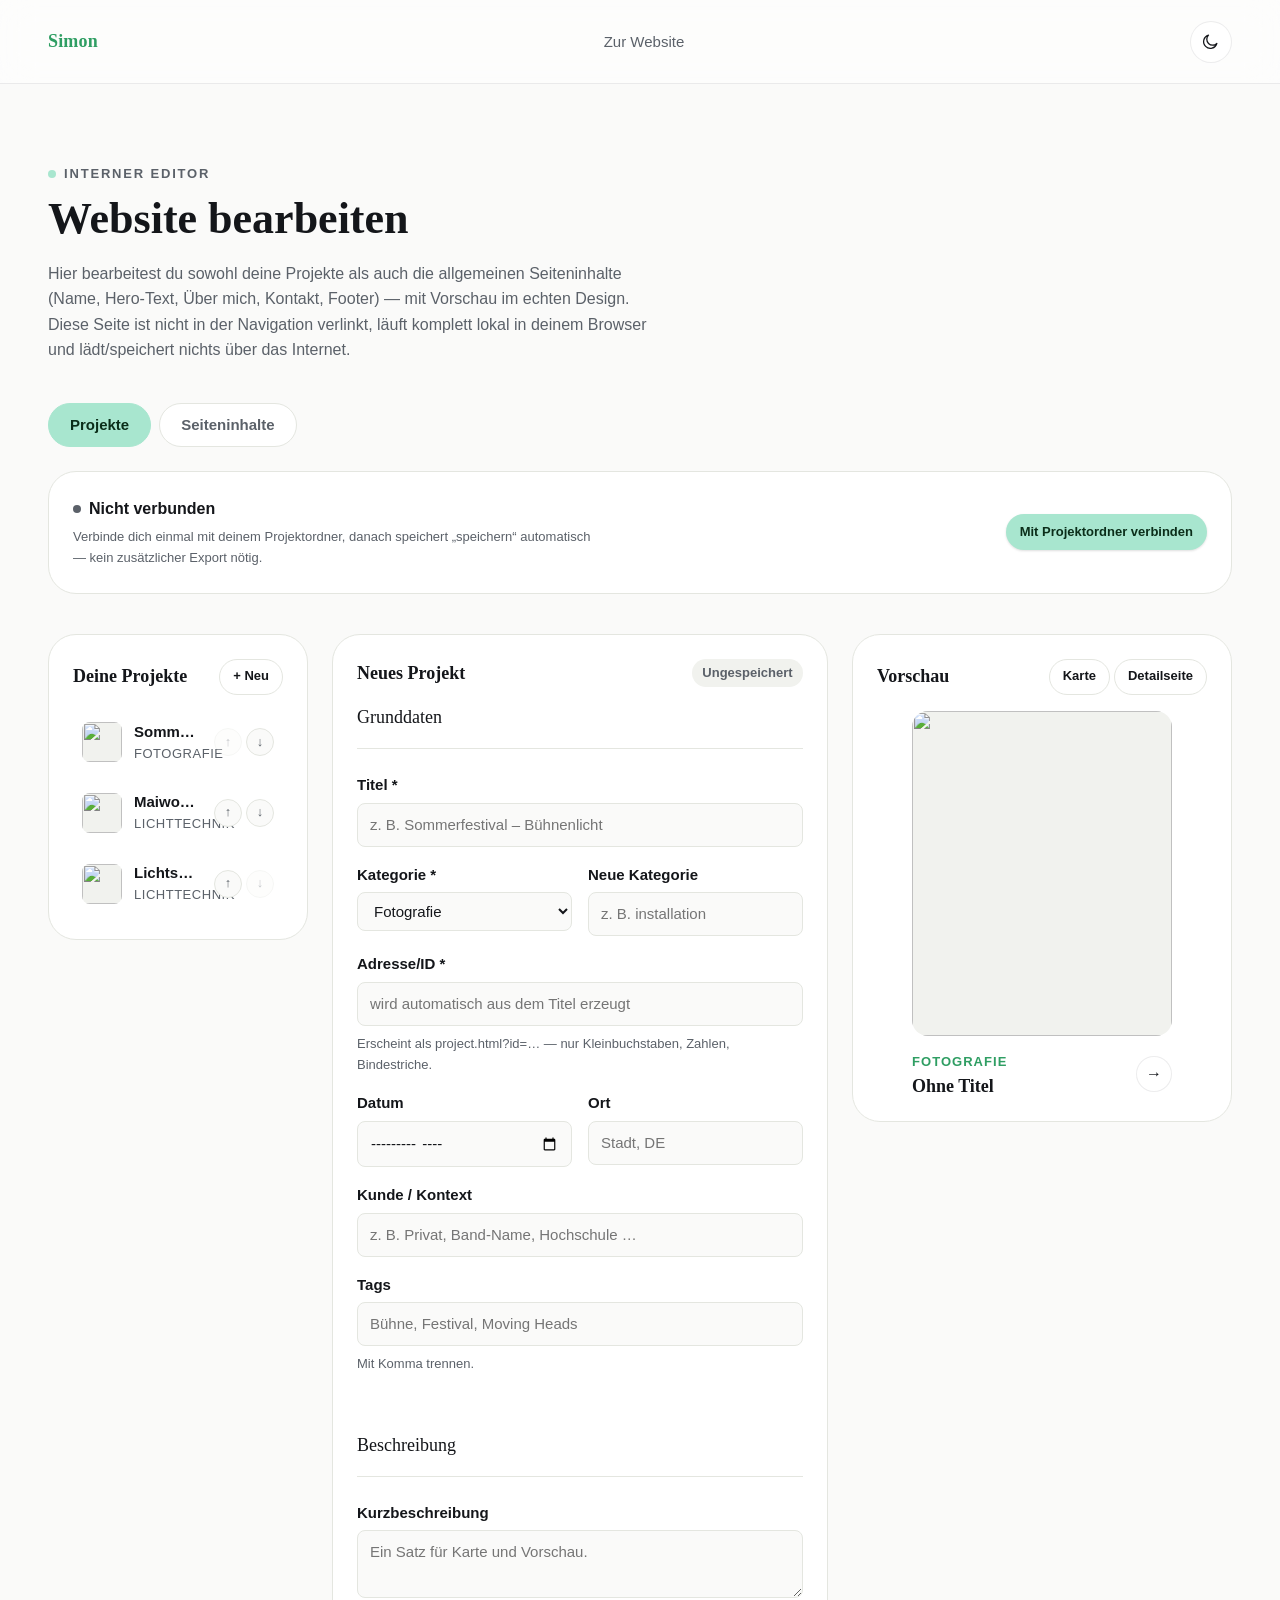
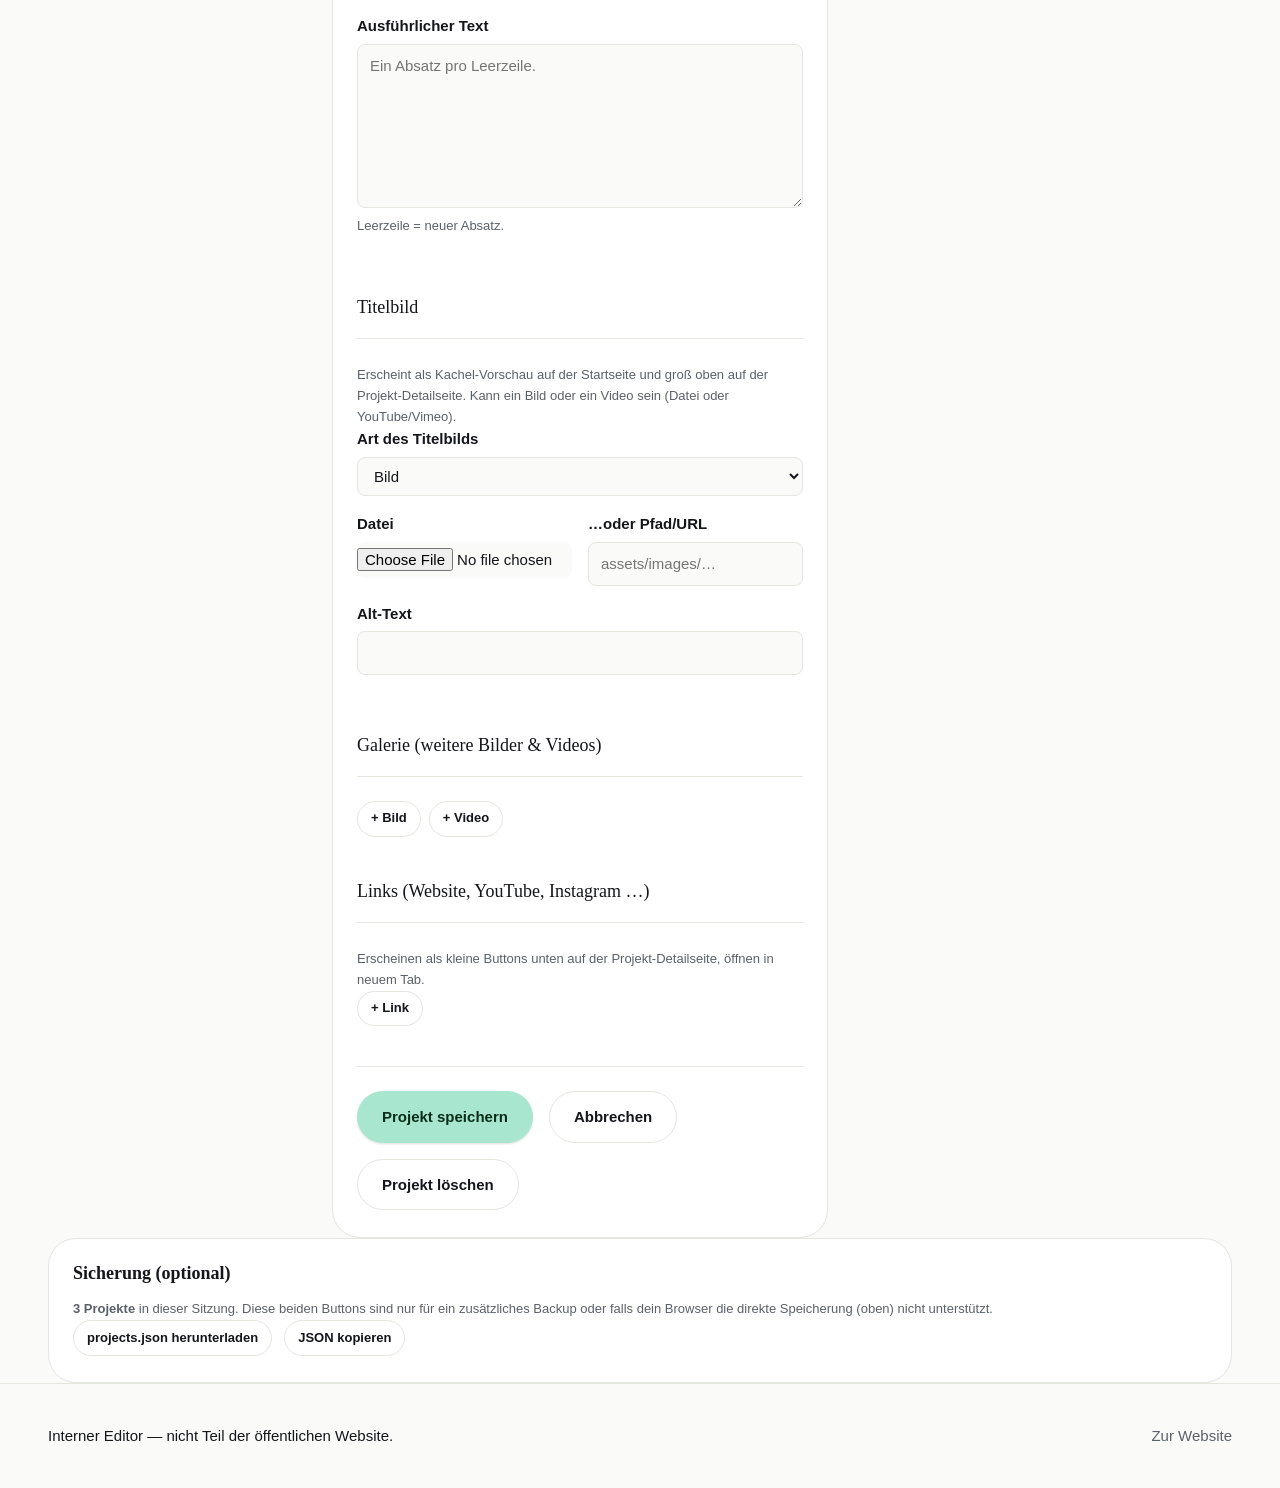
==== editor/index.html @ 2de388dc "initial commit" ====
<!doctype html>
<html lang="de">
<head>
  <meta charset="UTF-8">
  <meta name="viewport" content="width=device-width, initial-scale=1">

  <script>
    (function () {
      var stored = null;
      try { stored = localStorage.getItem('portfolio-theme'); } catch (e) {}
      var theme = stored || (window.matchMedia('(prefers-color-scheme: dark)').matches ? 'dark' : 'light');
      document.documentElement.setAttribute('data-theme', theme);
    })();
  </script>

  <title>Projekt-Editor · Dein Name</title>
  <meta name="robots" content="noindex">

  <link rel="icon" href="data:image/svg+xml,%3Csvg xmlns='http://www.w3.org/2000/svg' viewBox='0 0 32 32'%3E%3Ccircle cx='16' cy='16' r='14' fill='%234ade80'/%3E%3C/svg%3E">
  <link rel="stylesheet" href="../css/style.css">
  <link rel="stylesheet" href="editor.css">
</head>
<body data-site-prefix="../">
  <a class="skip-link" href="#main">Zum Inhalt springen</a>
  <noscript><div>Dieses Werkzeug braucht JavaScript, um zu funktionieren.</div></noscript>

  <header class="site-header">
    <div class="container">
      <a class="brand" href="../index.html#top"><span data-site-brand-name>Dein </span><span class="brand__highlight" data-site-brand-highlight>Name</span></a>

      <nav class="nav-links" id="primary-navigation" data-nav-links aria-label="Hauptnavigation">
        <a href="../index.html">Zur Website</a>
      </nav>

      <div class="header-actions">
        <button class="theme-toggle" data-theme-toggle type="button" aria-label="Zu dunklem Design wechseln">
          <svg class="icon-sun" viewBox="0 0 24 24" fill="none" stroke="currentColor" stroke-width="1.6" stroke-linecap="round"><circle cx="12" cy="12" r="4.5"/><path d="M12 2v2.5M12 19.5V22M4.2 4.2l1.8 1.8M18 18l1.8 1.8M2 12h2.5M19.5 12H22M4.2 19.8L6 18M18 6l1.8-1.8"/></svg>
          <svg class="icon-moon" viewBox="0 0 24 24" fill="none" stroke="currentColor" stroke-width="1.6" stroke-linecap="round" stroke-linejoin="round"><path d="M20 14.5A8.5 8.5 0 1 1 9.5 4a7 7 0 0 0 10.5 10.5Z"/></svg>
        </button>
        <button class="nav-toggle" data-nav-toggle type="button" aria-label="Menü öffnen" aria-expanded="false" aria-controls="primary-navigation">
          <svg viewBox="0 0 24 24" fill="none" stroke="currentColor" stroke-width="1.8" stroke-linecap="round"><path d="M4 7h16M4 12h16M4 17h16"/></svg>
        </button>
      </div>
    </div>
  </header>

  <main id="main">
    <div class="container">

      <div class="editor-intro">
        <p class="eyebrow">Interner Editor</p>
        <h1>Website bearbeiten</h1>
        <p>
          Hier bearbeitest du sowohl deine Projekte als auch die allgemeinen Seiteninhalte
          (Name, Hero-Text, Über mich, Kontakt, Footer) — mit Vorschau im echten Design. Diese
          Seite ist nicht in der Navigation verlinkt, läuft komplett lokal in deinem Browser und
          lädt/speichert nichts über das Internet.
        </p>
      </div>

      <div class="tab-switch" role="tablist" aria-label="Editor-Bereich">
        <button class="tab-switch__btn is-active" type="button" data-editor-tab="projects" role="tab" aria-selected="true">Projekte</button>
        <button class="tab-switch__btn" type="button" data-editor-tab="site" role="tab" aria-selected="false">Seiteninhalte</button>
      </div>

      <!-- Verbindung zum Projektordner: einmal pro Sitzung herstellen, danach
           speichert "Projekt speichern" automatisch in data/projects.json.
           Nur in Chrome/Edge möglich (File System Access API) — siehe editor.js. -->
      <div class="panel connection-status" data-connection-status>
        <div class="connection-status__text">
          <strong data-connection-label>Nicht verbunden</strong>
          <span class="hint" data-connection-hint>
            Verbinde dich einmal mit deinem Projektordner, danach speichert „Projekt speichern“
            automatisch in data/projects.json — kein zusätzlicher Export nötig.
          </span>
        </div>
        <button class="btn btn--primary btn--sm" type="button" data-connect-folder>Mit Projektordner verbinden</button>
      </div>

      <div data-tab-panel="projects">

      <div class="editor-layout">

        <!-- Spalte 1: vorhandene Projekte -->
        <aside class="panel editor-list" aria-label="Vorhandene Projekte">
          <div class="panel__head">
            <h2>Deine Projekte</h2>
            <button class="btn btn--secondary btn--sm" type="button" data-new-project>+ Neu</button>
          </div>
          <p class="hint" data-list-empty-hint hidden>Noch keine Projekte geladen.</p>
          <ul class="project-list" data-project-list></ul>
        </aside>

        <!-- Spalte 2: Formular -->
        <section class="panel editor-form" aria-label="Projekt bearbeiten">
          <div class="panel__head">
            <h2 data-form-heading>Neues Projekt</h2>
            <span class="badge" data-form-status>Ungespeichert</span>
          </div>

          <form data-project-form novalidate>
            <fieldset>
              <legend>Grunddaten</legend>

              <div class="field">
                <label for="f-title">Titel *</label>
                <input id="f-title" type="text" placeholder="z. B. Sommerfestival – Bühnenlicht">
              </div>

              <div class="field-row">
                <div class="field">
                  <label for="f-category">Kategorie *</label>
                  <select id="f-category">
                    <option value="fotografie">Fotografie</option>
                    <option value="video">Video</option>
                    <option value="lichttechnik">Lichttechnik</option>
                    <option value="__custom__">Andere / neue Kategorie …</option>
                  </select>
                </div>
                <div class="field" data-category-custom-wrap hidden>
                  <label for="f-category-custom">Neue Kategorie</label>
                  <input id="f-category-custom" type="text" placeholder="z. B. installation">
                </div>
              </div>
              <p class="hint" data-category-hint hidden>
                Neue Kategorien tauchen auf der Website nur unter „Alle“ auf, solange kein
                passender Filter-Button existiert. Ergänze bei Bedarf einen Button in index.html
                (README, Abschnitt 3).
              </p>

              <div class="field">
                <label for="f-id">Adresse/ID *</label>
                <input id="f-id" type="text" placeholder="wird automatisch aus dem Titel erzeugt">
                <p class="hint">Erscheint als project.html?id=… — nur Kleinbuchstaben, Zahlen, Bindestriche.</p>
              </div>

              <div class="field-row">
                <div class="field">
                  <label for="f-date">Datum</label>
                  <input id="f-date" type="month">
                </div>
                <div class="field">
                  <label for="f-location">Ort</label>
                  <input id="f-location" type="text" placeholder="Stadt, DE">
                </div>
              </div>

              <div class="field">
                <label for="f-client">Kunde / Kontext</label>
                <input id="f-client" type="text" placeholder="z. B. Privat, Band-Name, Hochschule …">
              </div>

              <div class="field">
                <label for="f-tags">Tags</label>
                <input id="f-tags" type="text" placeholder="Bühne, Festival, Moving Heads">
                <p class="hint">Mit Komma trennen.</p>
              </div>
            </fieldset>

            <fieldset>
              <legend>Beschreibung</legend>

              <div class="field">
                <label for="f-summary">Kurzbeschreibung</label>
                <textarea id="f-summary" rows="2" placeholder="Ein Satz für Karte und Vorschau."></textarea>
              </div>

              <div class="field">
                <label for="f-description">Ausführlicher Text</label>
                <textarea id="f-description" rows="6" placeholder="Ein Absatz pro Leerzeile."></textarea>
                <p class="hint">Leerzeile = neuer Absatz.</p>
              </div>
            </fieldset>

            <fieldset>
              <legend>Titelbild</legend>
              <p class="hint">
                Erscheint als Kachel-Vorschau auf der Startseite und groß oben auf der
                Projekt-Detailseite. Kann ein Bild oder ein Video sein (Datei oder YouTube/Vimeo).
              </p>

              <div class="field">
                <label for="f-cover-type">Art des Titelbilds</label>
                <select id="f-cover-type">
                  <option value="image">Bild</option>
                  <option value="video">Video</option>
                </select>
              </div>

              <div data-cover-fields></div>
            </fieldset>

            <fieldset>
              <legend>Galerie (weitere Bilder &amp; Videos)</legend>
              <div data-media-rows></div>
              <div class="media-add-row">
                <button class="btn btn--secondary btn--sm" type="button" data-add-media="image">+ Bild</button>
                <button class="btn btn--secondary btn--sm" type="button" data-add-media="video">+ Video</button>
              </div>
            </fieldset>

            <fieldset>
              <legend>Links (Website, YouTube, Instagram …)</legend>
              <p class="hint">Erscheinen als kleine Buttons unten auf der Projekt-Detailseite, öffnen in neuem Tab.</p>
              <div data-link-rows></div>
              <div class="media-add-row">
                <button class="btn btn--secondary btn--sm" type="button" data-add-link>+ Link</button>
              </div>
            </fieldset>

            <div class="form-actions">
              <button class="btn btn--primary" type="submit" data-save-to-list>Projekt speichern</button>
              <button class="btn btn--secondary" type="button" data-cancel-edit hidden>Abbrechen</button>
              <button class="btn btn--secondary" type="button" data-delete-project hidden>Projekt löschen</button>
            </div>
            <p class="hint" data-form-message></p>
          </form>
        </section>

        <!-- Spalte 3: Vorschau im echten Design -->
        <aside class="panel editor-preview" aria-label="Vorschau">
          <div class="panel__head">
            <h2>Vorschau</h2>
            <div class="preview-tabs">
              <button class="btn btn--secondary btn--sm is-active" type="button" data-preview-tab="card">Karte</button>
              <button class="btn btn--secondary btn--sm" type="button" data-preview-tab="detail">Detailseite</button>
            </div>
          </div>

          <div class="preview-surface" data-preview-card>
            <div class="preview-card-frame"></div>
          </div>

          <div class="preview-surface" data-preview-detail hidden></div>
        </aside>
      </div>

      <!-- Nur Backup/Fallback — solange oben verbunden ist, speichert der
           Formular-Button bereits automatisch, siehe editor.js. -->
      <div class="panel backup-options">
        <div class="panel__head">
          <h2>Sicherung (optional)</h2>
        </div>
        <p class="hint">
          <strong data-export-count>0 Projekte</strong> in dieser Sitzung.<span data-pending-files-hint hidden></span>
          Diese beiden Buttons sind nur für ein zusätzliches Backup oder falls dein Browser die
          direkte Speicherung (oben) nicht unterstützt.
        </p>
        <div class="export-bar__actions">
          <button class="btn btn--secondary btn--sm" type="button" data-download-json>projects.json herunterladen</button>
          <button class="btn btn--secondary btn--sm" type="button" data-copy-json>JSON kopieren</button>
        </div>
        <p class="hint" data-export-status></p>
      </div>

      <div class="panel pending-files" data-pending-files-panel hidden>
        <h2>Noch abzulegende Dateien</h2>
        <p class="hint">
          Diese Dateien liegen aktuell nur im Formular. Lade sie herunter und leg sie unter dem
          genannten Pfad in deinem Projektordner ab — sobald du oben verbunden bist, übernimmt das
          der Browser automatisch für dich.
        </p>
        <ul data-pending-files-list></ul>
      </div>

      </div>
      <!-- Ende data-tab-panel="projects" -->

      <!-- ============ TAB: SEITENINHALTE (data/site.json) ============ -->
      <section class="panel editor-form editor-form--site" data-tab-panel="site" aria-label="Seiteninhalte bearbeiten" hidden>
        <div class="panel__head">
          <h2>Seiteninhalte</h2>
          <span class="badge" data-site-form-status>—</span>
        </div>
        <p class="hint">
          Diese Inhalte erscheinen seitenweit: Name im Header/Footer auf allen Seiten, der Rest nur
          auf der Startseite. Gespeichert wird in data/site.json — dieselbe Verbindung wie oben.
        </p>

        <form data-site-form novalidate>
          <fieldset>
            <legend>Name</legend>
            <div class="field-row">
              <div class="field">
                <label for="s-brand-name">Name (normal)</label>
                <input id="s-brand-name" type="text" placeholder="Dein">
              </div>
              <div class="field">
                <label for="s-brand-highlight">Name (hervorgehoben)</label>
                <input id="s-brand-highlight" type="text" placeholder="Name">
              </div>
            </div>
            <p class="hint">Erscheint im Header als „Dein Name“ — der zweite Teil wird grün eingefärbt.</p>
          </fieldset>

          <fieldset>
            <legend>Hero (Startseite, ganz oben)</legend>
            <div class="field">
              <label for="s-hero-eyebrow">Kleine Zeile über der Überschrift</label>
              <input id="s-hero-eyebrow" type="text">
            </div>
            <div class="field">
              <label for="s-hero-heading">Überschrift</label>
              <input id="s-hero-heading" type="text">
              <p class="hint">*Sternchen* um ein Wort machen es grün/kursiv, z. B. „*Licht*. Bild.“</p>
            </div>
            <div class="field">
              <label for="s-hero-lede">Lauftext</label>
              <textarea id="s-hero-lede" rows="3"></textarea>
            </div>
          </fieldset>

          <fieldset>
            <legend>Über mich</legend>
            <div class="field">
              <label for="s-about-heading">Überschrift</label>
              <input id="s-about-heading" type="text">
            </div>
            <div class="field">
              <label for="s-about-paragraphs">Text</label>
              <textarea id="s-about-paragraphs" rows="6"></textarea>
              <p class="hint">Leerzeile = neuer Absatz.</p>
            </div>
            <div class="field">
              <label for="s-about-tags">Ausrüstung/Software (Tags)</label>
              <input id="s-about-tags" type="text">
              <p class="hint">Mit Komma trennen.</p>
            </div>
            <div class="field-row">
              <div class="field">
                <label for="s-about-image-upload">Portrait — Datei</label>
                <input id="s-about-image-upload" type="file" accept="image/*">
              </div>
              <div class="field">
                <label for="s-about-image-path">…oder Pfad/URL</label>
                <input id="s-about-image-path" type="text" placeholder="assets/images/portrait.jpg">
              </div>
            </div>
            <div class="field">
              <label for="s-about-image-alt">Alt-Text</label>
              <input id="s-about-image-alt" type="text">
            </div>
          </fieldset>

          <fieldset>
            <legend>Kontakt</legend>
            <div class="field">
              <label for="s-contact-heading">Überschrift</label>
              <input id="s-contact-heading" type="text">
            </div>
            <div class="field">
              <label for="s-contact-text">Text</label>
              <input id="s-contact-text" type="text">
            </div>
            <div class="field">
              <label for="s-contact-email">E-Mail-Adresse</label>
              <input id="s-contact-email" type="email">
            </div>
            <p class="field-label">Social-Links</p>
            <div data-site-social-rows></div>
            <div class="media-add-row">
              <button class="btn btn--secondary btn--sm" type="button" data-add-social>+ Social-Link</button>
            </div>
          </fieldset>

          <fieldset>
            <legend>Footer</legend>
            <div class="field">
              <label for="s-footer-copyright">Copyright-Zeile</label>
              <input id="s-footer-copyright" type="text">
            </div>
          </fieldset>

          <div class="form-actions">
            <button class="btn btn--primary" type="submit" data-save-site>Seiteninhalte speichern</button>
            <button class="btn btn--secondary btn--sm" type="button" data-download-site-json>Nur als site.json herunterladen</button>
          </div>
          <p class="hint" data-site-form-message></p>
        </form>
      </section>

    </div>
  </main>

  <footer class="site-footer">
    <div class="container">
      <p>Interner Editor — nicht Teil der öffentlichen Website.</p>
      <div class="footer-links">
        <a href="../index.html">Zur Website</a>
      </div>
    </div>
  </footer>

  <script src="../js/theme.js" defer></script>
  <script src="../js/site-content.js" defer></script>
  <script src="../js/nav.js" defer></script>
  <script src="editor.js" defer></script>
</body>
</html>
---- css/style.css ----
/* ==========================================================================
   PORTFOLIO — STYLESHEET
   ==========================================================================
   Inhalt dieser Datei:
     1. Design-Tokens (CSS-Variablen)  <-- HIER Farben/Schrift/Abstände anpassen
     2. Theme (Hell / Dunkel)
     3. Reset & Basis-Elemente
     4. Layout-Hilfsklassen
     5. Buttons & Formulare
     6. Header / Navigation
     7. Hero
     8. Leistungen
     9. Abschnitts-Überschriften (wiederverwendet)
    10. Filter-Leiste
    11. Projekt-Grid & Karten
    12. Über-mich
    13. Kontakt
    14. Footer
    15. Projekt-Detailseite
    16. Media-Galerie & Lightbox
    17. Rechtliche Seiten (Impressum / Datenschutz)
    18. Responsive Anpassungen
    19. Barrierefreiheit / Reduced Motion
   ========================================================================== */


/* ==========================================================================
   1. DESIGN-TOKENS
   Das ist der zentrale Ort für alle Anpassungen. Farben, Schriften,
   Abstände, Radien etc. werden NUR hier definiert und überall im
   Stylesheet als var(--...) wiederverwendet.
   ========================================================================== */
:root {

  /* ---- Schriftarten — HIER ANPASSEN, um eigene Web-Fonts einzubinden ----
     Standard: reine System-Schriftarten (schnell, ohne externe Anfragen,
     keine Datenschutz-Fragen durch Web-Font-Anbieter). Siehe README.md,
     Abschnitt "Eigene Schriftarten", für den Umstieg auf z. B. Google Fonts. */
  --font-display: ui-serif, Georgia, "Iowan Old Style", "Palatino Linotype", "Times New Roman", serif;
  --font-body: -apple-system, BlinkMacSystemFont, "Segoe UI", Roboto, Helvetica, Arial, sans-serif;

  /* ---- Typografische Skala (fluid mit clamp()) ---- */
  --text-xs: 0.8125rem;
  --text-sm: 0.9375rem;
  --text-base: 1rem;
  --text-lg: 1.125rem;
  --text-xl: clamp(1.25rem, 1.15rem + 0.4vw, 1.5rem);
  --text-2xl: clamp(1.5rem, 1.3rem + 0.9vw, 2rem);
  --text-3xl: clamp(1.9rem, 1.5rem + 1.8vw, 2.75rem);
  --text-hero: clamp(2.6rem, 1.9rem + 3.4vw, 4.75rem);

  /* ---- Abstands-Skala ---- */
  --space-3xs: 0.25rem;
  --space-2xs: 0.5rem;
  --space-xs: 0.75rem;
  --space-sm: 1rem;
  --space-md: 1.5rem;
  --space-lg: 2.5rem;
  --space-xl: 4rem;
  --space-2xl: 6rem;
  --space-3xl: 9rem;

  /* ---- Layout ---- */
  --container-width: 1280px;
  --container-padding: clamp(1.25rem, 4vw, 3rem);
  --header-height: 84px;

  /* ---- Radien, Schatten, Übergänge ---- */
  --radius-sm: 8px;
  --radius-md: 16px;
  --radius-lg: 28px;
  --radius-full: 999px;
  --shadow-sm: 0 1px 2px rgba(0, 0, 0, 0.06), 0 1px 3px rgba(0, 0, 0, 0.08);
  --shadow-md: 0 12px 32px -12px rgba(0, 0, 0, 0.28);
  --shadow-lg: 0 24px 60px -20px rgba(0, 0, 0, 0.35);
  --ease: cubic-bezier(0.4, 0, 0.2, 1);
  --transition: 220ms var(--ease);
  --transition-slow: 420ms var(--ease);

  /* ---- Glas-Effekt (Header, mobiles Menü, Lightbox, Icon-Buttons) ---- */
  --blur-glass: 16px;
  --blur-glass-strong: 22px;
  --color-scrim: rgba(6, 10, 8, 0.78); /* dunkler Schleier hinter der Lightbox, bewusst themeunabhängig */
}

/* ==========================================================================
   2. THEME — Hell (Standard) & Dunkel
   Das aktive Theme wird per data-theme-Attribut auf <html> gesteuert
   (siehe js/theme.js). Jedes Theme hat eine eigene Akzentfarbe: im hellen
   Theme bewusst gedämpftes Pastell, im dunklen Theme kräftiges Leuchtgrün.
   ========================================================================== */
[data-theme="light"] {
  --color-bg: #fafaf9;
  --color-bg-elevated: #ffffff;
  --color-bg-muted: #f1f2ee;
  --color-text: #14161a;
  --color-text-muted: #5b6169;
  --color-border: #e4e6e0;

  /* ---- Akzentfarbe, helles Theme: gedämpftes Pastell-Grün ----
     HIER ANPASSEN, um die Akzentfarbe im hellen Theme zu ändern. Die
     dunkle Variante (weiter unten) bleibt bewusst kräftiger, weil
     Pastelltöne auf dunklem Grund schnell blass/verwaschen wirken. */
  --color-accent: #a8e6cf;          /* Pastell-Mintgrün: Buttons, aktive Filter, Icon-Hintergründe */
  --color-accent-strong: #2f9e63;   /* kräftigere Variante — für Text/Icons, die auf Weiß lesbar bleiben müssen */
  --color-accent-contrast: #0b2e1a; /* Textfarbe AUF der Akzentfarbe (z. B. Buttons) */
  --color-accent-soft: #eaf9f1;     /* sehr helles Pastell für Badge-/Icon-Hintergründe */

  --color-link: var(--color-accent-strong);
  --color-scrollbar: rgba(0, 0, 0, 0.2);
  --color-glass: rgba(255, 255, 255, 0.55);
  --color-glass-strong: rgba(255, 255, 255, 0.78);
  --color-glass-border: rgba(20, 22, 26, 0.08);
  color-scheme: light;
}

[data-theme="dark"] {
  --color-bg: #0e1210;
  --color-bg-elevated: #171b18;
  --color-bg-muted: #1c211d;
  --color-text: #f3f5f1;
  --color-text-muted: #a7ada4;
  --color-border: #2a302b;

  /* ---- Akzentfarbe, dunkles Theme: kräftiges, leuchtendes Grün ---- */
  --color-accent: #4ade80;
  --color-accent-strong: #4ade80;
  --color-accent-contrast: #0b2e1a;
  --color-accent-soft: rgba(74, 222, 128, 0.14);

  --color-link: var(--color-accent);
  --color-scrollbar: rgba(255, 255, 255, 0.25);
  --color-glass: rgba(23, 27, 24, 0.45);
  --color-glass-strong: rgba(14, 18, 16, 0.72);
  --color-glass-border: rgba(243, 245, 241, 0.09);
  color-scheme: dark;
}


/* ==========================================================================
   3. RESET & BASIS-ELEMENTE
   ========================================================================== */
*, *::before, *::after { box-sizing: border-box; }

* { margin: 0; }

html {
  -webkit-text-size-adjust: 100%;
  scroll-behavior: smooth;
  /* Verhindert, dass Anker-Sprungziele (z. B. #arbeiten) unter dem
     schwebenden, halbtransparenten Header landen. */
  scroll-padding-top: calc(var(--header-height) + var(--space-sm));
}

body {
  min-height: 100svh;
  background: var(--color-bg);
  color: var(--color-text);
  font-family: var(--font-body);
  font-size: var(--text-base);
  line-height: 1.6;
  -webkit-font-smoothing: antialiased;
  text-rendering: optimizeLegibility;
  transition: background-color var(--transition), color var(--transition);
}

img, picture, video, svg { display: block; max-width: 100%; }

h1, h2, h3, h4 {
  font-family: var(--font-display);
  font-weight: 600;
  line-height: 1.15;
  text-wrap: balance;
}

p { color: var(--color-text); }
p + p { margin-top: var(--space-sm); }

a { color: inherit; text-decoration: none; }

ul, ol { list-style: none; padding: 0; }

button, input, textarea, select { font: inherit; color: inherit; }

button {
  background: none;
  border: none;
  cursor: pointer;
}

::selection { background: var(--color-accent); color: var(--color-accent-contrast); }

/* Eigene Scrollbar-Färbung (nur Webkit/Blink) */
::-webkit-scrollbar { width: 10px; height: 10px; }
::-webkit-scrollbar-thumb { background: var(--color-scrollbar); border-radius: var(--radius-full); }
::-webkit-scrollbar-track { background: transparent; }

/* Sichtbarer Fokus-Ring für Tastaturnutzung — wichtig für Barrierefreiheit */
:focus-visible {
  outline: 2px solid var(--color-accent);
  outline-offset: 3px;
  border-radius: var(--radius-sm);
}

.skip-link {
  position: absolute;
  top: -100px;
  left: var(--space-sm);
  z-index: 1000;
  background: var(--color-accent);
  color: var(--color-accent-contrast);
  padding: var(--space-2xs) var(--space-sm);
  border-radius: var(--radius-sm);
  transition: top var(--transition);
}
.skip-link:focus { top: var(--space-sm); }

noscript div {
  display: block;
  background: var(--color-accent-soft);
  color: var(--color-text);
  text-align: center;
  padding: var(--space-sm);
  font-size: var(--text-sm);
}


/* ==========================================================================
   4. LAYOUT-HILFSKLASSEN
   ========================================================================== */
.container {
  width: 100%;
  max-width: var(--container-width);
  margin-inline: auto;
  padding-inline: var(--container-padding);
}

.visually-hidden {
  position: absolute;
  width: 1px; height: 1px;
  padding: 0; margin: -1px;
  overflow: hidden;
  clip: rect(0, 0, 0, 0);
  white-space: nowrap;
  border: 0;
}

section { padding-block: var(--space-2xl); }

.section-alt { background: var(--color-bg-muted); }

.eyebrow {
  display: inline-flex;
  align-items: center;
  gap: var(--space-2xs);
  font-size: var(--text-xs);
  font-weight: 600;
  letter-spacing: 0.14em;
  text-transform: uppercase;
  color: var(--color-accent-strong);
}

.eyebrow::before {
  content: "";
  width: 8px; height: 8px;
  border-radius: 50%;
  background: var(--color-accent);
}

em, .accent-text {
  font-style: italic;
  color: var(--color-accent-strong);
}


/* ==========================================================================
   5. BUTTONS & FORMULARE
   ========================================================================== */
.btn {
  display: inline-flex;
  align-items: center;
  gap: var(--space-2xs);
  padding: 0.85em 1.6em;
  border-radius: var(--radius-full);
  font-size: var(--text-sm);
  font-weight: 600;
  border: 1px solid transparent;
  transition: transform var(--transition), background-color var(--transition), color var(--transition), border-color var(--transition), box-shadow var(--transition);
  white-space: nowrap;
}
.btn:hover { transform: translateY(-2px); }
.btn:active { transform: translateY(0); }

.btn--primary {
  background: var(--color-accent);
  color: var(--color-accent-contrast);
  box-shadow: var(--shadow-sm);
}
.btn--primary:hover { box-shadow: var(--shadow-md); }

.btn--secondary {
  background: transparent;
  border-color: var(--color-border);
  color: var(--color-text);
}
.btn--secondary:hover { border-color: var(--color-accent); color: var(--color-accent-strong); }

.btn--icon svg { width: 1em; height: 1em; }


/* ==========================================================================
   6. HEADER / NAVIGATION
   ========================================================================== */
.site-header {
  position: sticky;
  top: 0;
  z-index: 100;
  height: var(--header-height);
  display: flex;
  align-items: center;
  background: var(--color-glass);
  backdrop-filter: blur(var(--blur-glass));
  -webkit-backdrop-filter: blur(var(--blur-glass));
  border-bottom: 1px solid var(--color-glass-border);
}

.site-header .container {
  display: flex;
  align-items: center;
  justify-content: space-between;
  gap: var(--space-md);
}

.brand {
  font-family: var(--font-display);
  font-size: var(--text-lg);
  font-weight: 600;
  letter-spacing: 0.01em;
}
.brand__highlight { color: var(--color-accent-strong); }

.nav-links {
  display: flex;
  align-items: center;
  gap: var(--space-lg);
  font-size: var(--text-sm);
  font-weight: 500;
}

.nav-links a {
  position: relative;
  padding-block: var(--space-2xs);
  color: var(--color-text-muted);
  transition: color var(--transition);
}
.nav-links a:hover { color: var(--color-text); }
.nav-links a::after {
  content: "";
  position: absolute;
  left: 0; bottom: -2px;
  width: 0; height: 2px;
  background: var(--color-accent);
  transition: width var(--transition);
}
.nav-links a:hover::after { width: 100%; }

.header-actions {
  display: flex;
  align-items: center;
  gap: var(--space-sm);
}

.theme-toggle,
.nav-toggle {
  display: grid;
  place-items: center;
  width: 42px; height: 42px;
  border-radius: 50%;
  border: 1px solid var(--color-glass-border);
  background: var(--color-glass);
  backdrop-filter: blur(10px);
  -webkit-backdrop-filter: blur(10px);
  color: var(--color-text);
  transition: border-color var(--transition), transform var(--transition), background-color var(--transition);
}
.theme-toggle:hover { border-color: var(--color-accent); transform: rotate(-8deg); }
.theme-toggle svg { width: 19px; height: 19px; }
.theme-toggle .icon-sun { display: none; }
.theme-toggle .icon-moon { display: block; }
[data-theme="dark"] .theme-toggle .icon-sun { display: block; }
[data-theme="dark"] .theme-toggle .icon-moon { display: none; }

/* Der Burger-Button ist ausschließlich in der mobilen Ansicht sichtbar
   (siehe @media (max-width: 720px) weiter unten) — auf dem Desktop steht
   die Navigation immer ausgeschrieben im Header, nie hinter einem Menü-Icon. */
.nav-toggle { display: none; }
.nav-toggle svg { width: 18px; height: 18px; }


/* ==========================================================================
   7. HERO
   ========================================================================== */
.hero {
  padding-top: clamp(3.5rem, 4vw + 2rem, 7rem);
  padding-bottom: var(--space-2xl);
}

.hero__eyebrow { margin-bottom: var(--space-md); }

.hero h1 {
  font-size: var(--text-hero);
  max-width: 18ch;
  letter-spacing: -0.01em;
}

.hero__lede {
  margin-top: var(--space-md);
  max-width: 56ch;
  font-size: var(--text-lg);
  color: var(--color-text-muted);
}

.hero__actions {
  display: flex;
  flex-wrap: wrap;
  gap: var(--space-sm);
  margin-top: var(--space-lg);
}

.hero__scroll {
  margin-top: var(--space-2xl);
  display: inline-flex;
  align-items: center;
  gap: var(--space-2xs);
  font-size: var(--text-xs);
  color: var(--color-text-muted);
  text-transform: uppercase;
  letter-spacing: 0.12em;
}

.hero__scroll svg {
  width: 14px; height: 14px;
  animation: bob 2.2s var(--ease) infinite;
}

@keyframes bob {
  0%, 100% { transform: translateY(0); }
  50% { transform: translateY(5px); }
}


/* ==========================================================================
   8. LEISTUNGEN
   ========================================================================== */
.services-grid {
  margin-top: var(--space-xl);
  display: grid;
  grid-template-columns: repeat(3, 1fr);
  gap: var(--space-md);
}

.service-card {
  display: flex;
  flex-direction: column;
  padding: var(--space-lg);
  background: var(--color-bg-elevated);
  border: 1px solid var(--color-border);
  border-radius: var(--radius-lg);
  cursor: pointer;
  transition: transform var(--transition), box-shadow var(--transition), border-color var(--transition);
}
.service-card:hover {
  transform: translateY(-4px);
  box-shadow: var(--shadow-md);
  border-color: var(--color-accent);
}

.service-card__icon {
  display: grid;
  place-items: center;
  width: 52px; height: 52px;
  border-radius: var(--radius-md);
  background: var(--color-accent-soft);
  color: var(--color-accent-strong);
  margin-bottom: var(--space-md);
}
.service-card__icon svg { width: 24px; height: 24px; }

.service-card h3 { font-size: var(--text-xl); margin-bottom: var(--space-2xs); }
.service-card p { color: var(--color-text-muted); font-size: var(--text-sm); }

.service-card__cta {
  display: inline-flex;
  align-items: center;
  gap: var(--space-2xs);
  margin-top: auto; /* schiebt die Zeile ans Kartenende, auch bei unterschiedlich langen Texten */
  padding-top: var(--space-md);
  border-top: 1px solid var(--color-border);
  font-size: var(--text-sm);
  font-weight: 600;
  color: var(--color-accent-strong);
}
.service-card__cta svg { width: 16px; height: 16px; transition: transform var(--transition); }
.service-card:hover .service-card__cta svg { transform: translateX(4px); }


/* ==========================================================================
   9. ABSCHNITTS-ÜBERSCHRIFTEN
   ========================================================================== */
.section-heading {
  display: flex;
  align-items: flex-end;
  justify-content: space-between;
  gap: var(--space-md);
  flex-wrap: wrap;
}

.section-heading h2 {
  font-size: var(--text-3xl);
  margin-top: var(--space-2xs);
  max-width: 20ch;
}

.section-heading p {
  max-width: 42ch;
  color: var(--color-text-muted);
}


/* ==========================================================================
   10. FILTER-LEISTE
   ========================================================================== */
.filter-bar {
  display: flex;
  flex-wrap: wrap;
  gap: var(--space-2xs);
  margin-top: var(--space-lg);
}

.filter-btn {
  padding: 0.6em 1.3em;
  border-radius: var(--radius-full);
  border: 1px solid var(--color-border);
  font-size: var(--text-sm);
  font-weight: 500;
  color: var(--color-text-muted);
  transition: background-color var(--transition), color var(--transition), border-color var(--transition);
}
.filter-btn:hover { border-color: var(--color-accent); color: var(--color-text); }
.filter-btn.is-active {
  background: var(--color-accent);
  border-color: var(--color-accent);
  color: var(--color-accent-contrast);
}


/* ==========================================================================
   11. PROJEKT-GRID & KARTEN
   ========================================================================== */
.project-grid {
  margin-top: var(--space-lg);
  display: grid;
  grid-template-columns: repeat(auto-fill, minmax(280px, 1fr));
  gap: var(--space-lg) var(--space-md);
}

.project-grid[hidden] { display: none; }

.project-card__link { display: block; group: card; }

.project-card__media {
  position: relative;
  aspect-ratio: 4 / 5;
  overflow: hidden;
  border-radius: var(--radius-md);
  background: var(--color-bg-muted);
}

.project-card__image {
  width: 100%; height: 100%;
  object-fit: cover;
  transition: transform var(--transition-slow);
}
.project-card__link:hover .project-card__image { transform: scale(1.06); }

/* Abspiel-Symbol, wenn das Titelbild ein Video ist (siehe js/main.js).
   ::before (Kreis) und ::after (Dreieck) teilen sich per grid-area dieselbe
   Zelle, damit beide unabhängig von place-items: center exakt übereinander
   sitzen — in Mal- statt DOM-Reihenfolge liegt ::after (Dreieck) oben. */
.project-card__play {
  position: absolute;
  inset: 0;
  display: grid;
  place-items: center;
  pointer-events: none;
}
.project-card__play[hidden] { display: none; }
.project-card__play::before {
  content: "";
  grid-area: 1 / 1;
  width: 56px; height: 56px;
  border-radius: 50%;
  background: rgba(11, 13, 12, 0.45);
  backdrop-filter: blur(4px);
  -webkit-backdrop-filter: blur(4px);
  box-shadow: 0 8px 20px -6px rgba(0, 0, 0, 0.5);
}
.project-card__play::after {
  content: "";
  grid-area: 1 / 1;
  width: 0; height: 0;
  border-style: solid;
  border-width: 10px 0 10px 16px;
  border-color: transparent transparent transparent #f3f5f1;
  transform: translateX(2px);
}

.project-card__body {
  display: flex;
  align-items: center;
  justify-content: space-between;
  gap: var(--space-sm);
  padding-top: var(--space-sm);
}

.project-card__text { min-width: 0; }

.project-card__category {
  display: block;
  font-size: var(--text-xs);
  font-weight: 600;
  letter-spacing: 0.08em;
  text-transform: uppercase;
  color: var(--color-accent-strong);
}

.project-card__title {
  margin-top: var(--space-3xs);
  font-size: var(--text-lg);
  font-family: var(--font-display);
  font-weight: 600;
  overflow: hidden;
  text-overflow: ellipsis;
  white-space: nowrap;
}

.project-card__arrow {
  flex-shrink: 0;
  display: grid;
  place-items: center;
  width: 36px; height: 36px;
  border-radius: 50%;
  border: 1px solid var(--color-glass-border);
  background: var(--color-glass);
  backdrop-filter: blur(8px);
  -webkit-backdrop-filter: blur(8px);
  transition: transform var(--transition), background-color var(--transition), border-color var(--transition), color var(--transition);
}
.project-card__link:hover .project-card__arrow {
  transform: translateX(4px);
  background: var(--color-accent);
  border-color: var(--color-accent);
  color: var(--color-accent-contrast);
}

.empty-state {
  margin-top: var(--space-lg);
  padding: var(--space-xl);
  text-align: center;
  color: var(--color-text-muted);
  border: 1px dashed var(--color-border);
  border-radius: var(--radius-lg);
}


/* ==========================================================================
   12. ÜBER MICH
   ========================================================================== */
.about {
  display: grid;
  grid-template-columns: minmax(240px, 380px) 1fr;
  gap: var(--space-2xl);
  align-items: center;
}

.about__media {
  aspect-ratio: 4 / 5;
  border-radius: var(--radius-lg);
  overflow: hidden;
}
.about__media img { width: 100%; height: 100%; object-fit: cover; }

.about__body p { color: var(--color-text-muted); font-size: var(--text-lg); }

.about__tags {
  margin-top: var(--space-lg);
  display: flex;
  flex-wrap: wrap;
  gap: var(--space-2xs);
}

.tag {
  padding: 0.4em 0.9em;
  font-size: var(--text-xs);
  font-weight: 500;
  border-radius: var(--radius-full);
  background: var(--color-bg-muted);
  border: 1px solid var(--color-border);
  color: var(--color-text-muted);
}


/* ==========================================================================
   13. KONTAKT
   ========================================================================== */
.contact { text-align: center; }

.contact .section-heading { justify-content: center; text-align: center; flex-direction: column; align-items: center; }
.contact .section-heading p { max-width: 50ch; }

.contact__email {
  display: inline-block;
  margin-top: var(--space-lg);
  font-family: var(--font-display);
  font-size: clamp(1.5rem, 1.1rem + 2.4vw, 3rem);
  font-weight: 600;
  border-bottom: 2px solid var(--color-border);
  transition: color var(--transition), border-color var(--transition);
  word-break: break-word;
}
.contact__email:hover { color: var(--color-accent-strong); border-color: var(--color-accent); }

.social-links {
  margin-top: var(--space-xl);
  display: flex;
  justify-content: center;
  gap: var(--space-sm);
}

.social-links a {
  display: grid;
  place-items: center;
  width: 46px; height: 46px;
  border-radius: 50%;
  border: 1px solid var(--color-glass-border);
  background: var(--color-glass);
  backdrop-filter: blur(8px);
  -webkit-backdrop-filter: blur(8px);
  transition: border-color var(--transition), color var(--transition), transform var(--transition);
}
.social-links a:hover { border-color: var(--color-accent); color: var(--color-accent-strong); transform: translateY(-3px); }
.social-links svg { width: 19px; height: 19px; }


/* ==========================================================================
   14. FOOTER
   ========================================================================== */
.site-footer {
  border-top: 1px solid var(--color-border);
  padding-block: var(--space-lg);
}

.site-footer .container {
  display: flex;
  align-items: center;
  justify-content: space-between;
  gap: var(--space-md);
  flex-wrap: wrap;
  font-size: var(--text-sm);
  color: var(--color-text-muted);
}

.footer-links { display: flex; gap: var(--space-md); }
.footer-links a { transition: color var(--transition); }
.footer-links a:hover { color: var(--color-text); }

.back-to-top {
  display: inline-flex;
  align-items: center;
  gap: var(--space-3xs);
  color: var(--color-text-muted);
  transition: color var(--transition);
}
.back-to-top:hover { color: var(--color-accent-strong); }


/* ==========================================================================
   15. PROJEKT-DETAILSEITE
   ========================================================================== */
.project-detail { padding-block: var(--space-xl) var(--space-2xl); }

.back-link {
  display: inline-flex;
  align-items: center;
  gap: var(--space-2xs);
  font-size: var(--text-sm);
  color: var(--color-text-muted);
  transition: color var(--transition), gap var(--transition);
}
.back-link:hover { color: var(--color-text); gap: var(--space-xs); }

.project-detail__header { margin-top: var(--space-lg); max-width: 70ch; }

.project-detail__category {
  font-size: var(--text-xs);
  font-weight: 600;
  letter-spacing: 0.1em;
  text-transform: uppercase;
  color: var(--color-accent-strong);
}

.project-detail__title {
  margin-top: var(--space-xs);
  font-size: var(--text-3xl);
}

.project-detail__meta {
  margin-top: var(--space-md);
  display: flex;
  flex-wrap: wrap;
  gap: var(--space-md);
  font-size: var(--text-sm);
  color: var(--color-text-muted);
}

.project-detail__meta li { display: flex; align-items: center; gap: var(--space-3xs); }
.project-detail__meta svg { width: 15px; height: 15px; }

.project-detail__intro {
  margin-top: var(--space-lg);
  max-width: 65ch;
  font-size: var(--text-lg);
  color: var(--color-text-muted);
}

/* Großes Titelbild/-video oben auf der Detailseite. Kann laut Projektdaten
   ein Bild ODER ein Video sein (Datei/YouTube/Vimeo) — die Fallunterscheidung
   übernimmt js/project.js, hier wird nur die Größe/Form vorgegeben. */
.project-detail__hero {
  margin-top: var(--space-xl);
  border-radius: var(--radius-lg);
  overflow: hidden;
}
.project-detail__hero .media-item { border-radius: 0; }
.project-detail__hero .media-item--image img { aspect-ratio: 16 / 9; cursor: zoom-in; }
.project-detail__hero .media-item--video video { max-height: 70vh; }

.project-detail__gallery {
  margin-top: var(--space-2xl);
  display: grid;
  grid-template-columns: repeat(auto-fill, minmax(320px, 1fr));
  gap: var(--space-md);
}

.project-detail__description {
  margin-top: var(--space-2xl);
  max-width: 65ch;
}
.project-detail__description p { color: var(--color-text-muted); }

.project-detail__tags {
  margin-top: var(--space-lg);
  display: flex;
  flex-wrap: wrap;
  gap: var(--space-2xs);
}

/* Externe Links (Website, YouTube, Instagram …) — siehe "links" in projects.json */
.project-detail__links {
  margin-top: var(--space-lg);
  display: flex;
  flex-wrap: wrap;
  gap: var(--space-xs);
}

.link-pill {
  display: inline-flex;
  align-items: center;
  gap: var(--space-2xs);
  padding: 0.6em 1.1em;
  border-radius: var(--radius-full);
  border: 1px solid var(--color-border);
  font-size: var(--text-sm);
  font-weight: 600;
  transition: border-color var(--transition), color var(--transition), background-color var(--transition);
}
.link-pill:hover { border-color: var(--color-accent); background: var(--color-accent-soft); color: var(--color-accent-strong); }
.link-pill svg { width: 14px; height: 14px; }

.project-detail__nav {
  margin-top: var(--space-2xl);
  padding-top: var(--space-lg);
  border-top: 1px solid var(--color-border);
  display: flex;
  justify-content: space-between;
  gap: var(--space-md);
  font-family: var(--font-display);
  font-size: var(--text-lg);
}

.project-nav-link { color: var(--color-text-muted); transition: color var(--transition); }
.project-nav-link:hover { color: var(--color-accent-strong); }
.project-nav-link--next { text-align: right; margin-left: auto; }

.loading-state {
  padding-block: var(--space-3xl);
  text-align: center;
  color: var(--color-text-muted);
}

.not-found { padding-block: var(--space-3xl); text-align: center; }
.not-found h1 { font-size: var(--text-3xl); }
.not-found p { margin-top: var(--space-sm); color: var(--color-text-muted); }
.not-found .btn { margin-top: var(--space-lg); }


/* ==========================================================================
   16. MEDIA-GALERIE & LIGHTBOX
   ========================================================================== */
.media-item {
  border-radius: var(--radius-md);
  overflow: hidden;
  background: var(--color-bg-muted);
}

.media-item--image img {
  width: 100%; height: 100%;
  aspect-ratio: 4 / 5;
  object-fit: cover;
  cursor: zoom-in;
  transition: transform var(--transition-slow);
}
.media-item--image:hover img { transform: scale(1.04); }

.media-item--video {
  grid-column: 1 / -1;
}
.media-item--video video {
  width: 100%;
  max-height: 78vh;
  background: #000;
}

.media-item__embed {
  position: relative;
  width: 100%;
  aspect-ratio: 16 / 9;
}
.media-item__embed iframe {
  position: absolute;
  inset: 0;
  width: 100%; height: 100%;
  border: 0;
}

.lightbox {
  position: fixed;
  inset: 0;
  z-index: 1000;
  display: grid;
  place-items: center;
  background: var(--color-scrim);
  backdrop-filter: blur(var(--blur-glass-strong));
  -webkit-backdrop-filter: blur(var(--blur-glass-strong));
  padding: var(--space-lg);
  animation: fade-in var(--transition) both;
}
.lightbox[hidden] { display: none; }

@keyframes fade-in { from { opacity: 0; } to { opacity: 1; } }

.lightbox__image {
  max-width: min(90vw, 1100px);
  max-height: 86vh;
  width: auto; height: auto;
  border-radius: var(--radius-sm);
  box-shadow: var(--shadow-lg);
}

.lightbox__close,
.lightbox__prev,
.lightbox__next {
  position: absolute;
  display: grid;
  place-items: center;
  width: 46px; height: 46px;
  border-radius: 50%;
  background: rgba(255, 255, 255, 0.08);
  backdrop-filter: blur(8px);
  -webkit-backdrop-filter: blur(8px);
  color: #f3f5f1;
  border: 1px solid rgba(255, 255, 255, 0.18);
  transition: background-color var(--transition), transform var(--transition);
}
.lightbox__close:hover,
.lightbox__prev:hover,
.lightbox__next:hover { background: var(--color-accent); color: var(--color-accent-contrast); }

.lightbox__close { top: var(--space-md); right: var(--space-md); }
.lightbox__prev { left: var(--space-md); top: 50%; transform: translateY(-50%); }
.lightbox__next { right: var(--space-md); top: 50%; transform: translateY(-50%); }
.lightbox__prev:hover, .lightbox__next:hover { transform: translateY(-50%) scale(1.05); }
.lightbox__close svg, .lightbox__prev svg, .lightbox__next svg { width: 18px; height: 18px; }


/* ==========================================================================
   17. RECHTLICHE SEITEN (Impressum / Datenschutz)
   ========================================================================== */
.legal-page { padding-block: var(--space-xl) var(--space-2xl); }
.legal-page h1 { font-size: var(--text-3xl); }
.legal-page h2 { font-size: var(--text-xl); margin-top: var(--space-xl); margin-bottom: var(--space-xs); }
.legal-page p, .legal-page li { color: var(--color-text-muted); }
.legal-page ul { list-style: disc; padding-left: 1.4em; margin-top: var(--space-2xs); }
.legal-page li { margin-top: var(--space-3xs); }
.legal-page a { color: var(--color-link); text-decoration: underline; text-underline-offset: 2px; }

.legal-notice {
  margin-top: var(--space-lg);
  padding: var(--space-md);
  border: 1px solid var(--color-accent);
  background: var(--color-accent-soft);
  border-radius: var(--radius-md);
  font-size: var(--text-sm);
  max-width: 70ch;
}
.legal-notice strong { color: var(--color-accent-strong); }


/* ==========================================================================
   18. RESPONSIVE ANPASSUNGEN
   ========================================================================== */
@media (max-width: 900px) {
  .about { grid-template-columns: 1fr; }
  .about__media { max-width: 380px; }
  .services-grid { grid-template-columns: 1fr 1fr; }
}

@media (max-width: 720px) {
  :root { --header-height: 72px; }

  .nav-toggle { display: grid; }

  /* Ausklapp-Menü: dieselbe Glas-Optik wie der Header (Bereich 6), nur als
     eigene schwebende Fläche darunter — daher hier eine eigene Blur-Angabe. */
  .nav-links {
    position: fixed;
    top: var(--header-height);
    left: 0; right: 0;
    flex-direction: column;
    align-items: flex-start;
    gap: 0;
    background: var(--color-glass-strong);
    backdrop-filter: blur(var(--blur-glass));
    -webkit-backdrop-filter: blur(var(--blur-glass));
    border-bottom: 1px solid var(--color-glass-border);
    padding: var(--space-sm) var(--container-padding) var(--space-md);
    transform: translateY(-8px);
    opacity: 0;
    visibility: hidden;
    pointer-events: none;
    transition: opacity var(--transition), transform var(--transition), visibility var(--transition);
  }
  .nav-links.is-open {
    transform: translateY(0);
    opacity: 1;
    visibility: visible;
    pointer-events: auto;
  }
  .nav-links a { width: 100%; padding-block: var(--space-xs); font-size: var(--text-lg); }

  .services-grid { grid-template-columns: 1fr; }

  .project-detail__nav { flex-direction: column; }
  .project-nav-link--next { text-align: left; margin-left: 0; }

  .lightbox__prev, .lightbox__next { width: 40px; height: 40px; }
  .lightbox__prev { left: var(--space-2xs); }
  .lightbox__next { right: var(--space-2xs); }
}

@media (max-width: 480px) {
  .site-footer .container { flex-direction: column; align-items: flex-start; }
}


/* ==========================================================================
   19. BARRIEREFREIHEIT / REDUCED MOTION
   ========================================================================== */
@media (prefers-reduced-motion: reduce) {
  html { scroll-behavior: auto; }
  *, *::before, *::after {
    animation-duration: 0.001ms !important;
    animation-iteration-count: 1 !important;
    transition-duration: 0.001ms !important;
    scroll-behavior: auto !important;
  }
}
---- editor/editor.css ----
/* ==========================================================================
   EDITOR — nur für dieses Werkzeug, ergänzt ../css/style.css
   Nutzt dieselben Design-Variablen (Farben, Schrift, Abstände) wie die
   öffentliche Seite — ändere Farben also weiterhin nur an EINER Stelle,
   in ../css/style.css.
   ========================================================================== */

.editor-intro { padding-top: var(--space-xl); max-width: 70ch; }
.editor-intro h1 { font-size: var(--text-3xl); margin-top: var(--space-2xs); }
.editor-intro p { margin-top: var(--space-sm); color: var(--color-text-muted); }

/* Umschalter zwischen "Projekte" und "Seiteninhalte" */
.tab-switch {
  display: flex;
  gap: var(--space-2xs);
  margin-top: var(--space-lg);
}
.tab-switch__btn {
  padding: 0.6em 1.4em;
  border-radius: var(--radius-full);
  border: 1px solid var(--color-border);
  background: var(--color-bg-elevated);
  font-size: var(--text-sm);
  font-weight: 600;
  color: var(--color-text-muted);
  transition: background-color var(--transition), color var(--transition), border-color var(--transition);
}
.tab-switch__btn:hover { border-color: var(--color-accent); color: var(--color-text); }
.tab-switch__btn.is-active {
  background: var(--color-accent);
  border-color: var(--color-accent);
  color: var(--color-accent-contrast);
}

/* Verbindung zum Projektordner (gilt für Projekte UND Seiteninhalte) */
.connection-status {
  display: flex;
  align-items: center;
  justify-content: space-between;
  gap: var(--space-md);
  flex-wrap: wrap;
  margin-top: var(--space-md);
}
.connection-status__text { display: flex; flex-direction: column; gap: 0.2rem; max-width: 60ch; }
.connection-status__text strong { display: inline-flex; align-items: center; gap: var(--space-2xs); }
.connection-status__text strong::before {
  content: "";
  width: 8px; height: 8px;
  border-radius: 50%;
  background: var(--color-text-muted);
}
.connection-status.is-connected { border-color: var(--color-accent); }
.connection-status.is-connected strong::before { background: var(--color-accent-strong); }
[data-theme="dark"] .connection-status.is-connected strong::before { background: var(--color-accent); }
.connection-status.is-connected [data-connect-folder] { display: none; }

.field-label {
  display: block;
  font-size: var(--text-sm);
  font-weight: 600;
  margin-bottom: var(--space-2xs);
}

.link-row {
  display: grid;
  grid-template-columns: 1fr 2fr auto;
  gap: var(--space-2xs);
  align-items: end;
  margin-bottom: var(--space-sm);
}
.link-row .field { margin-bottom: 0; }

.panel {
  background: var(--color-bg-elevated);
  border: 1px solid var(--color-border);
  border-radius: var(--radius-lg);
  padding: var(--space-md);
}

.panel__head {
  display: flex;
  align-items: center;
  justify-content: space-between;
  gap: var(--space-sm);
  margin-bottom: var(--space-sm);
}
.panel__head h2 { font-size: var(--text-lg); }

.editor-layout {
  margin-top: var(--space-lg);
  display: grid;
  grid-template-columns: 260px minmax(0, 1fr) 380px;
  gap: var(--space-md);
  align-items: start;
}

/* ---- Spalte 1: Projektliste ---- */
.project-list {
  display: flex;
  flex-direction: column;
  gap: var(--space-2xs);
  max-height: 65vh;
  overflow-y: auto;
}

.project-list-item {
  display: flex;
  align-items: center;
  gap: var(--space-xs);
  padding: var(--space-2xs);
  border-radius: var(--radius-sm);
  border: 1px solid transparent;
  cursor: pointer;
  text-align: left;
}
.project-list-item:hover,
.project-list-item.is-active {
  border-color: var(--color-border);
  background: var(--color-bg-muted);
}

.project-list-item img {
  width: 40px; height: 40px;
  border-radius: var(--radius-sm);
  object-fit: cover;
  background: var(--color-bg-muted);
  flex-shrink: 0;
}

.project-list-item__text {
  display: flex;
  flex-direction: column;
  min-width: 0;
  flex: 1;
}
.project-list-item__text strong {
  font-size: var(--text-sm);
  overflow: hidden;
  text-overflow: ellipsis;
  white-space: nowrap;
}
.project-list-item__text small {
  color: var(--color-text-muted);
  font-size: var(--text-xs);
  text-transform: uppercase;
  letter-spacing: 0.04em;
}

.project-list-item__actions {
  display: flex;
  gap: var(--space-3xs);
  flex-shrink: 0;
}

/* ---- Kleine Icon-Buttons (Reorder, Entfernen) ---- */
.icon-btn {
  display: grid;
  place-items: center;
  width: 28px; height: 28px;
  border-radius: 50%;
  border: 1px solid var(--color-border);
  background: var(--color-bg);
  color: var(--color-text-muted);
  font-size: 0.8rem;
  line-height: 1;
  transition: border-color var(--transition), color var(--transition);
}
.icon-btn:hover:not(:disabled) { border-color: var(--color-accent); color: var(--color-text); }
.icon-btn:disabled { opacity: 0.35; cursor: not-allowed; }

/* ---- Spalte 2: Formular ---- */
.editor-form fieldset { border: 0; padding: 0; margin: 0 0 var(--space-lg); }
.editor-form legend {
  font-family: var(--font-display);
  font-size: var(--text-lg);
  padding: 0 0 var(--space-sm);
  width: 100%;
  border-bottom: 1px solid var(--color-border);
  margin-bottom: var(--space-md);
}

.field { display: flex; flex-direction: column; gap: 0.35rem; margin-bottom: var(--space-sm); }
.field label { font-size: var(--text-sm); font-weight: 600; }

.field input,
.field select,
.field textarea {
  border: 1px solid var(--color-border);
  background: var(--color-bg);
  color: var(--color-text);
  border-radius: var(--radius-sm);
  padding: 0.6em 0.8em;
  font-size: var(--text-sm);
  width: 100%;
}
.field input:focus,
.field select:focus,
.field textarea:focus { outline: none; border-color: var(--color-accent); }
.field input[type="file"] { padding: 0.4em 0; border: none; }
.field textarea { resize: vertical; font-family: var(--font-body); }

.field-row { display: grid; grid-template-columns: 1fr 1fr; gap: var(--space-sm); }

.hint { font-size: var(--text-xs); color: var(--color-text-muted); margin-top: 0.15rem; }

.checkbox-field {
  display: flex;
  align-items: center;
  gap: var(--space-2xs);
  font-size: var(--text-sm);
  margin-bottom: var(--space-sm);
}
.checkbox-field input { width: auto; }

.cover-preview { margin-top: var(--space-2xs); }
.cover-preview img {
  width: 100%; max-width: 200px;
  aspect-ratio: 4 / 5;
  object-fit: cover;
  border-radius: var(--radius-md);
  border: 1px solid var(--color-border);
}

.media-row {
  border: 1px solid var(--color-border);
  border-radius: var(--radius-md);
  padding: var(--space-sm);
  margin-bottom: var(--space-sm);
}
.media-row__head {
  display: flex;
  align-items: center;
  justify-content: space-between;
  margin-bottom: var(--space-xs);
  font-size: var(--text-xs);
  font-weight: 600;
  text-transform: uppercase;
  letter-spacing: 0.06em;
  color: var(--color-text-muted);
}
.media-row__actions { display: flex; gap: var(--space-3xs); }

.media-add-row { display: flex; gap: var(--space-2xs); }

.form-actions {
  display: flex;
  align-items: center;
  gap: var(--space-sm);
  flex-wrap: wrap;
  margin-top: var(--space-md);
  padding-top: var(--space-md);
  border-top: 1px solid var(--color-border);
}

.badge {
  font-size: var(--text-xs);
  font-weight: 600;
  padding: 0.3em 0.8em;
  border-radius: var(--radius-full);
  background: var(--color-bg-muted);
  color: var(--color-text-muted);
  white-space: nowrap;
}
.badge.is-dirty { background: var(--color-accent-soft); color: var(--color-accent-strong); }
[data-theme="dark"] .badge.is-dirty { color: var(--color-accent); }

.btn--sm { padding: 0.5em 1em; font-size: var(--text-xs); }

/* ---- Spalte 3: Vorschau ---- */
.editor-preview { position: sticky; top: calc(var(--header-height) + var(--space-md)); }

.preview-tabs { display: flex; gap: var(--space-3xs); }

.preview-surface { margin-top: var(--space-sm); }

.preview-card-frame { max-width: 260px; margin-inline: auto; }
.preview-card-frame .project-card__link { cursor: default; }

.preview-detail-frame { padding-block: 0; }
.preview-detail-frame .project-detail__gallery { margin-top: var(--space-md); }

/* ---- Export-Leiste ---- */
.export-bar {
  margin-top: var(--space-xl);
  display: flex;
  flex-wrap: wrap;
  align-items: center;
  justify-content: space-between;
  gap: var(--space-md);
  position: sticky;
  bottom: var(--space-md);
  box-shadow: var(--shadow-lg);
  z-index: 10;
}
.export-bar__info { font-size: var(--text-sm); color: var(--color-text-muted); }
.export-bar__actions { display: flex; gap: var(--space-xs); flex-wrap: wrap; }
.export-bar > .hint { flex-basis: 100%; }

.pending-files { margin-top: var(--space-md); }
.pending-files ul { display: flex; flex-direction: column; gap: var(--space-2xs); margin-top: var(--space-sm); }
.pending-files li {
  display: flex;
  align-items: center;
  justify-content: space-between;
  gap: var(--space-sm);
  font-size: var(--text-sm);
  border-bottom: 1px dashed var(--color-border);
  padding-bottom: var(--space-2xs);
}
.pending-files code {
  background: var(--color-bg-muted);
  padding: 0.15em 0.5em;
  border-radius: 4px;
  font-size: 0.85em;
}

/* ---- Responsive ---- */
@media (max-width: 1100px) {
  .editor-layout { grid-template-columns: 1fr; }
  .editor-preview { position: static; }
  .project-list { max-height: 40vh; }
}

@media (max-width: 640px) {
  .field-row { grid-template-columns: 1fr; }
  .link-row { grid-template-columns: 1fr; }
  .export-bar { flex-direction: column; align-items: stretch; }
  .export-bar__actions { justify-content: stretch; }
  .export-bar__actions .btn { flex: 1; }
  .connection-status { flex-direction: column; align-items: stretch; }
}
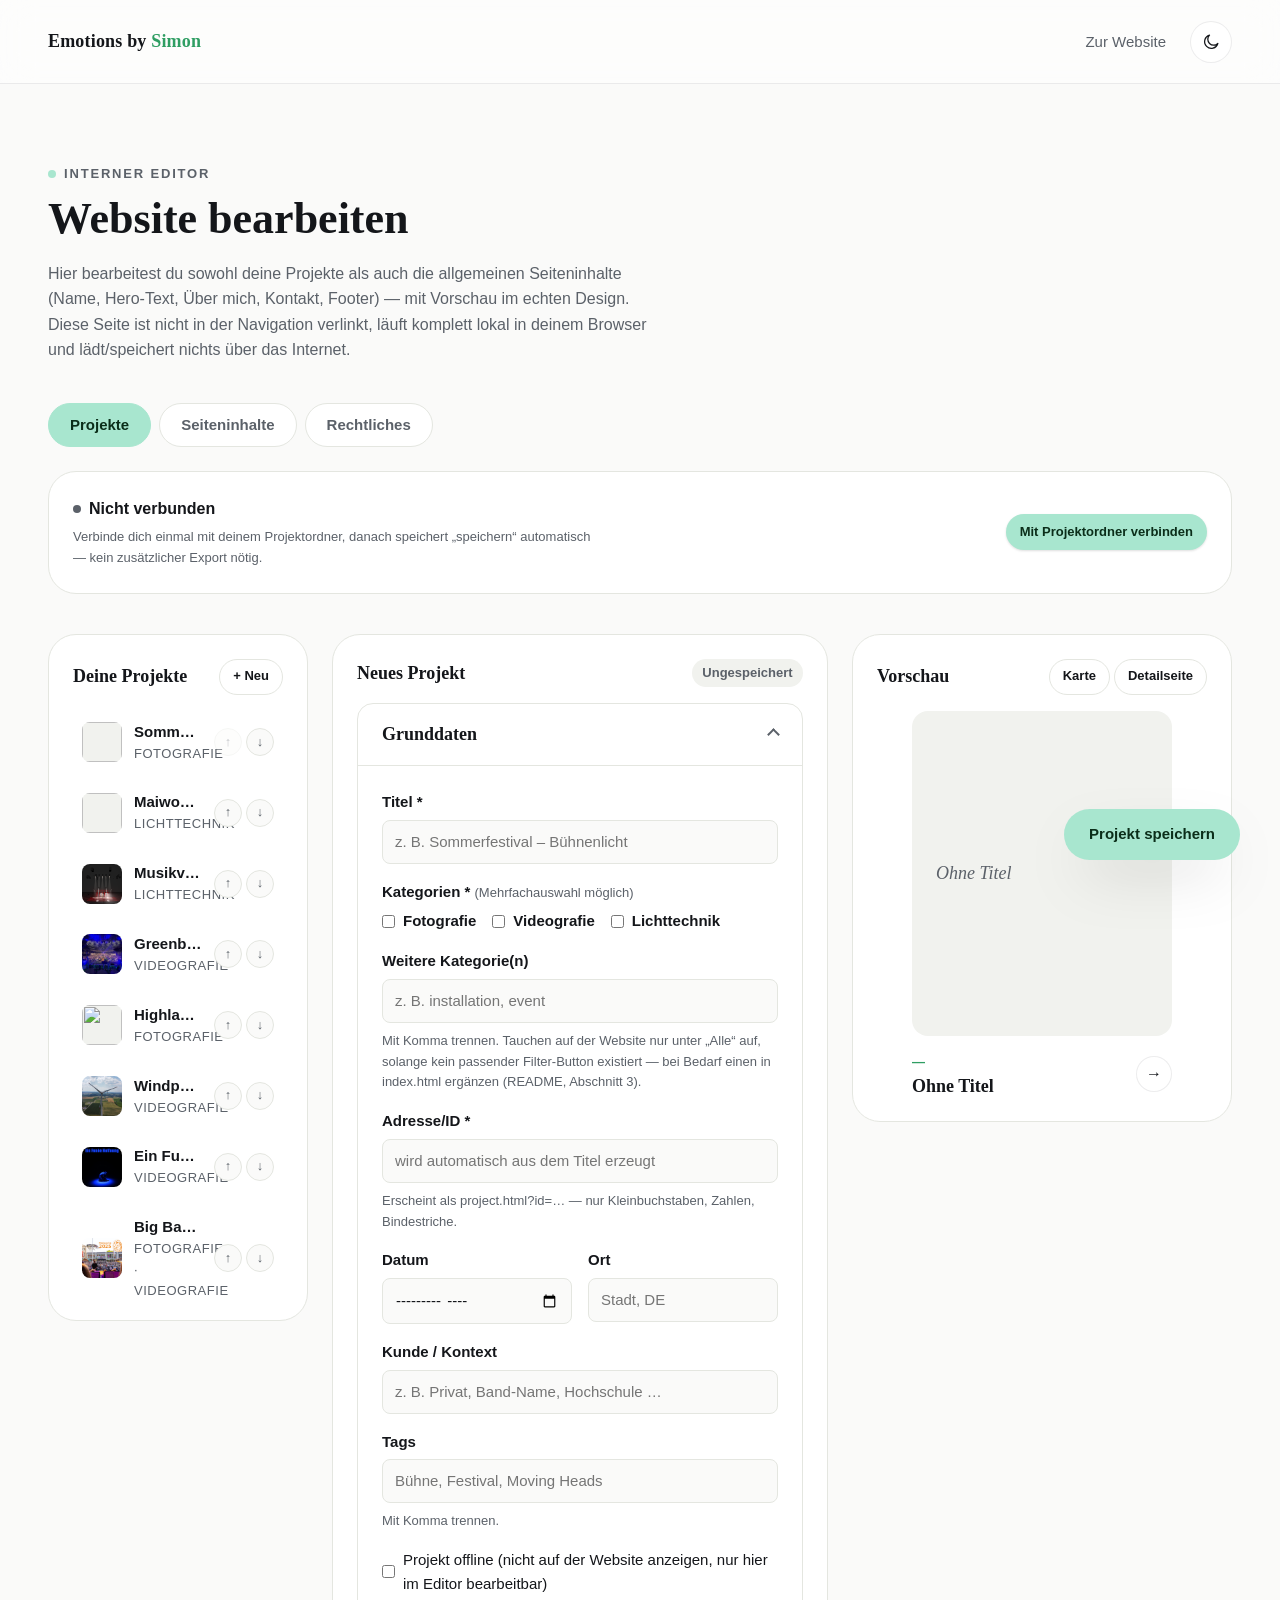
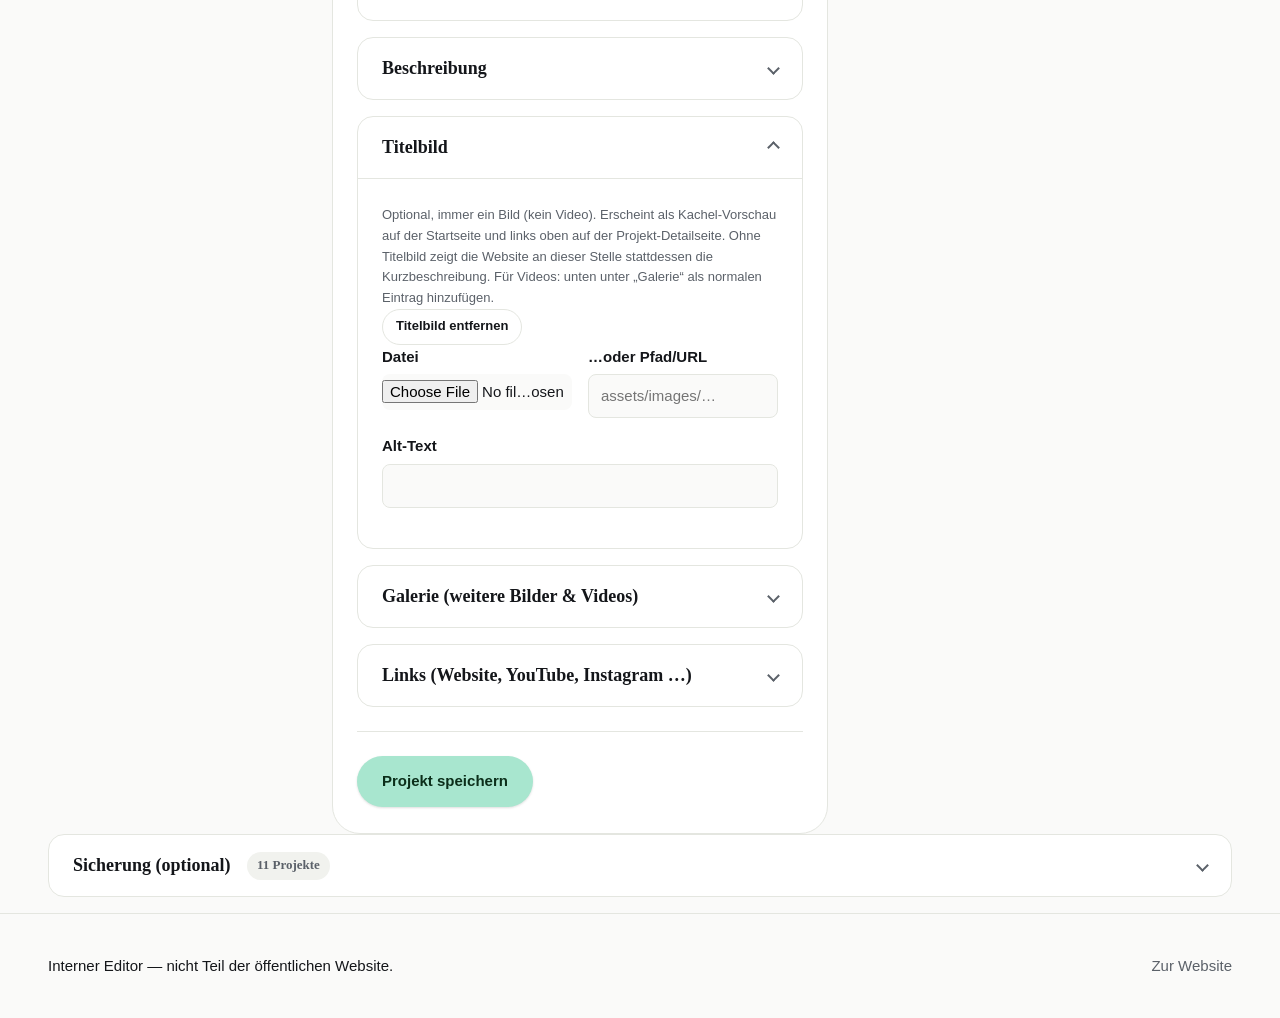
==== commit 93ca5178: "Update ohne das zu grosse Video" ====
--- a/editor/index.html
+++ b/editor/index.html
@@ -30,6 +30,11 @@
 
       <nav class="nav-links" id="primary-navigation" data-nav-links aria-label="Hauptnavigation">
         <a href="../index.html">Zur Website</a>
+        <button class="theme-toggle theme-toggle--menu" data-theme-toggle type="button" aria-label="Zu dunklem Design wechseln">
+          <svg class="icon-sun" viewBox="0 0 24 24" fill="none" stroke="currentColor" stroke-width="1.6" stroke-linecap="round"><circle cx="12" cy="12" r="4.5"/><path d="M12 2v2.5M12 19.5V22M4.2 4.2l1.8 1.8M18 18l1.8 1.8M2 12h2.5M19.5 12H22M4.2 19.8L6 18M18 6l1.8-1.8"/></svg>
+          <svg class="icon-moon" viewBox="0 0 24 24" fill="none" stroke="currentColor" stroke-width="1.6" stroke-linecap="round" stroke-linejoin="round"><path d="M20 14.5A8.5 8.5 0 1 1 9.5 4a7 7 0 0 0 10.5 10.5Z"/></svg>
+          <span>Design wechseln</span>
+        </button>
       </nav>
 
       <div class="header-actions">
@@ -61,6 +66,7 @@
       <div class="tab-switch" role="tablist" aria-label="Editor-Bereich">
         <button class="tab-switch__btn is-active" type="button" data-editor-tab="projects" role="tab" aria-selected="true">Projekte</button>
         <button class="tab-switch__btn" type="button" data-editor-tab="site" role="tab" aria-selected="false">Seiteninhalte</button>
+        <button class="tab-switch__btn" type="button" data-editor-tab="legal" role="tab" aria-selected="false">Rechtliches</button>
       </div>
 
       <!-- Verbindung zum Projektordner: einmal pro Sitzung herstellen, danach
@@ -99,34 +105,32 @@
           </div>
 
           <form data-project-form novalidate>
-            <fieldset>
-              <legend>Grunddaten</legend>
+            <details class="field-group" open>
+              <summary>Grunddaten</summary>
+              <div class="field-group__body">
 
               <div class="field">
                 <label for="f-title">Titel *</label>
                 <input id="f-title" type="text" placeholder="z. B. Sommerfestival – Bühnenlicht">
               </div>
 
-              <div class="field-row">
-                <div class="field">
-                  <label for="f-category">Kategorie *</label>
-                  <select id="f-category">
-                    <option value="fotografie">Fotografie</option>
-                    <option value="video">Video</option>
-                    <option value="lichttechnik">Lichttechnik</option>
-                    <option value="__custom__">Andere / neue Kategorie …</option>
-                  </select>
-                </div>
-                <div class="field" data-category-custom-wrap hidden>
-                  <label for="f-category-custom">Neue Kategorie</label>
-                  <input id="f-category-custom" type="text" placeholder="z. B. installation">
-                </div>
-              </div>
-              <p class="hint" data-category-hint hidden>
-                Neue Kategorien tauchen auf der Website nur unter „Alle“ auf, solange kein
-                passender Filter-Button existiert. Ergänze bei Bedarf einen Button in index.html
-                (README, Abschnitt 3).
-              </p>
+              <div class="field">
+                <label>Kategorien * <span class="hint" style="font-weight:400;">(Mehrfachauswahl möglich)</span></label>
+                <div class="checkbox-group">
+                  <label class="checkbox-field"><input type="checkbox" data-category-checkbox value="fotografie"> Fotografie</label>
+                  <label class="checkbox-field"><input type="checkbox" data-category-checkbox value="videografie"> Videografie</label>
+                  <label class="checkbox-field"><input type="checkbox" data-category-checkbox value="lichttechnik"> Lichttechnik</label>
+                </div>
+              </div>
+              <div class="field">
+                <label for="f-category-custom">Weitere Kategorie(n)</label>
+                <input id="f-category-custom" type="text" placeholder="z. B. installation, event">
+                <p class="hint">
+                  Mit Komma trennen. Tauchen auf der Website nur unter „Alle“ auf, solange kein
+                  passender Filter-Button existiert — bei Bedarf einen in index.html ergänzen
+                  (README, Abschnitt 3).
+                </p>
+              </div>
 
               <div class="field">
                 <label for="f-id">Adresse/ID *</label>
@@ -155,10 +159,17 @@
                 <input id="f-tags" type="text" placeholder="Bühne, Festival, Moving Heads">
                 <p class="hint">Mit Komma trennen.</p>
               </div>
-            </fieldset>
-
-            <fieldset>
-              <legend>Beschreibung</legend>
+
+              <label class="checkbox-field">
+                <input type="checkbox" id="f-offline">
+                Projekt offline (nicht auf der Website anzeigen, nur hier im Editor bearbeitbar)
+              </label>
+              </div>
+            </details>
+
+            <details class="field-group">
+              <summary>Beschreibung</summary>
+              <div class="field-group__body">
 
               <div class="field">
                 <label for="f-summary">Kurzbeschreibung</label>
@@ -170,43 +181,47 @@
                 <textarea id="f-description" rows="6" placeholder="Ein Absatz pro Leerzeile."></textarea>
                 <p class="hint">Leerzeile = neuer Absatz.</p>
               </div>
-            </fieldset>
-
-            <fieldset>
-              <legend>Titelbild</legend>
+              </div>
+            </details>
+
+            <details class="field-group" open>
+              <summary>Titelbild<span class="badge" data-cover-status hidden>gesetzt</span></summary>
+              <div class="field-group__body">
               <p class="hint">
-                Erscheint als Kachel-Vorschau auf der Startseite und groß oben auf der
-                Projekt-Detailseite. Kann ein Bild oder ein Video sein (Datei oder YouTube/Vimeo).
+                Optional, immer ein Bild (kein Video). Erscheint als Kachel-Vorschau auf der
+                Startseite und links oben auf der Projekt-Detailseite. Ohne Titelbild zeigt die
+                Website an dieser Stelle stattdessen die Kurzbeschreibung. Für Videos: unten unter
+                „Galerie“ als normalen Eintrag hinzufügen.
               </p>
 
-              <div class="field">
-                <label for="f-cover-type">Art des Titelbilds</label>
-                <select id="f-cover-type">
-                  <option value="image">Bild</option>
-                  <option value="video">Video</option>
-                </select>
-              </div>
+              <button class="btn btn--secondary btn--sm" type="button" data-remove-cover>Titelbild entfernen</button>
 
               <div data-cover-fields></div>
-            </fieldset>
-
-            <fieldset>
-              <legend>Galerie (weitere Bilder &amp; Videos)</legend>
+              </div>
+            </details>
+
+            <details class="field-group">
+              <summary>Galerie (weitere Bilder &amp; Videos)</summary>
+              <div class="field-group__body">
               <div data-media-rows></div>
               <div class="media-add-row">
                 <button class="btn btn--secondary btn--sm" type="button" data-add-media="image">+ Bild</button>
                 <button class="btn btn--secondary btn--sm" type="button" data-add-media="video">+ Video</button>
               </div>
-            </fieldset>
-
-            <fieldset>
-              <legend>Links (Website, YouTube, Instagram …)</legend>
+              <p class="hint">Bei „+ Bild“ kannst du im Dateidialog mehrere Bilder auf einmal auswählen — Hoch- und Querformat gemischt ist kein Problem, sie werden auf der Website automatisch passend einsortiert (siehe „Format behalten“ pro Bild weiter unten für eine Ausnahme davon).</p>
+              </div>
+            </details>
+
+            <details class="field-group">
+              <summary>Links (Website, YouTube, Instagram …)</summary>
+              <div class="field-group__body">
               <p class="hint">Erscheinen als kleine Buttons unten auf der Projekt-Detailseite, öffnen in neuem Tab.</p>
               <div data-link-rows></div>
               <div class="media-add-row">
                 <button class="btn btn--secondary btn--sm" type="button" data-add-link>+ Link</button>
               </div>
-            </fieldset>
+              </div>
+            </details>
 
             <div class="form-actions">
               <button class="btn btn--primary" type="submit" data-save-to-list>Projekt speichern</button>
@@ -227,6 +242,10 @@
             </div>
           </div>
 
+          <p class="offline-notice" data-offline-notice hidden>
+            <strong>Offline:</strong> Dieses Projekt ist nur hier im Editor sichtbar und wird auf der echten Website nicht angezeigt.
+          </p>
+
           <div class="preview-surface" data-preview-card>
             <div class="preview-card-frame"></div>
           </div>
@@ -237,12 +256,11 @@
 
       <!-- Nur Backup/Fallback — solange oben verbunden ist, speichert der
            Formular-Button bereits automatisch, siehe editor.js. -->
-      <div class="panel backup-options">
-        <div class="panel__head">
-          <h2>Sicherung (optional)</h2>
-        </div>
+      <details class="field-group backup-options">
+        <summary>Sicherung (optional)<span class="badge" data-export-count>0 Projekte</span></summary>
+        <div class="field-group__body">
         <p class="hint">
-          <strong data-export-count>0 Projekte</strong> in dieser Sitzung.<span data-pending-files-hint hidden></span>
+          <span data-pending-files-hint hidden></span>
           Diese beiden Buttons sind nur für ein zusätzliches Backup oder falls dein Browser die
           direkte Speicherung (oben) nicht unterstützt.
         </p>
@@ -251,7 +269,8 @@
           <button class="btn btn--secondary btn--sm" type="button" data-copy-json>JSON kopieren</button>
         </div>
         <p class="hint" data-export-status></p>
-      </div>
+        </div>
+      </details>
 
       <div class="panel pending-files" data-pending-files-panel hidden>
         <h2>Noch abzulegende Dateien</h2>
@@ -278,8 +297,9 @@
         </p>
 
         <form data-site-form novalidate>
-          <fieldset>
-            <legend>Name</legend>
+          <details class="field-group" open>
+            <summary>Name</summary>
+            <div class="field-group__body">
             <div class="field-row">
               <div class="field">
                 <label for="s-brand-name">Name (normal)</label>
@@ -291,41 +311,21 @@
               </div>
             </div>
             <p class="hint">Erscheint im Header als „Dein Name“ — der zweite Teil wird grün eingefärbt.</p>
-          </fieldset>
-
-          <fieldset>
-            <legend>Hero (Startseite, ganz oben)</legend>
-            <div class="field">
-              <label for="s-hero-eyebrow">Kleine Zeile über der Überschrift</label>
-              <input id="s-hero-eyebrow" type="text">
-            </div>
+            </div>
+          </details>
+
+          <details class="field-group" open>
+            <summary>Hero (Startseite, ganz oben)</summary>
+            <div class="field-group__body">
             <div class="field">
               <label for="s-hero-heading">Überschrift</label>
               <input id="s-hero-heading" type="text">
-              <p class="hint">*Sternchen* um ein Wort machen es grün/kursiv, z. B. „*Licht*. Bild.“</p>
+              <p class="hint">*Sternchen* um ein Wort machen es grün/kursiv, z. B. „*Licht*. Bild.“ Bleibt am besten kurz — sie steht einzeilig neben dem Portrait.</p>
             </div>
             <div class="field">
               <label for="s-hero-lede">Lauftext</label>
               <textarea id="s-hero-lede" rows="3"></textarea>
             </div>
-          </fieldset>
-
-          <fieldset>
-            <legend>Über mich</legend>
-            <div class="field">
-              <label for="s-about-heading">Überschrift</label>
-              <input id="s-about-heading" type="text">
-            </div>
-            <div class="field">
-              <label for="s-about-paragraphs">Text</label>
-              <textarea id="s-about-paragraphs" rows="6"></textarea>
-              <p class="hint">Leerzeile = neuer Absatz.</p>
-            </div>
-            <div class="field">
-              <label for="s-about-tags">Ausrüstung/Software (Tags)</label>
-              <input id="s-about-tags" type="text">
-              <p class="hint">Mit Komma trennen.</p>
-            </div>
             <div class="field-row">
               <div class="field">
                 <label for="s-about-image-upload">Portrait — Datei</label>
@@ -340,10 +340,82 @@
               <label for="s-about-image-alt">Alt-Text</label>
               <input id="s-about-image-alt" type="text">
             </div>
-          </fieldset>
-
-          <fieldset>
-            <legend>Kontakt</legend>
+            </div>
+          </details>
+
+          <details class="field-group">
+            <summary>Bereiche-Karten</summary>
+            <div class="field-group__body">
+            <p class="hint">
+              Eigener Abschnitt direkt unter dem Hero (Lichttechnik, Fotografie,
+              Videografie). Titel und Icon sind fix im HTML; Text, Werkzeuge und
+              die Reihenfolge der Karten kannst du hier anpassen (↑↓).
+            </p>
+
+            <div data-service-blocks>
+              <div class="media-row" data-service-block data-service-category="lichttechnik">
+                <div class="media-row__head">
+                  <strong>Lichttechnik</strong>
+                  <div class="media-row__actions">
+                    <button class="icon-btn" type="button" data-service-move="up" aria-label="Nach oben" title="Nach oben">↑</button>
+                    <button class="icon-btn" type="button" data-service-move="down" aria-label="Nach unten" title="Nach unten">↓</button>
+                  </div>
+                </div>
+                <div class="field">
+                  <label for="s-service-lichttechnik-text">Text</label>
+                  <input id="s-service-lichttechnik-text" type="text">
+                </div>
+                <div class="field">
+                  <label for="s-service-lichttechnik-tools">Werkzeuge (Tags)</label>
+                  <input id="s-service-lichttechnik-tools" type="text" placeholder="z. B. GrandMA3, Moving Heads">
+                  <p class="hint">Mit Komma trennen. Weitere einfach dazuschreiben.</p>
+                </div>
+              </div>
+
+              <div class="media-row" data-service-block data-service-category="fotografie">
+                <div class="media-row__head">
+                  <strong>Fotografie</strong>
+                  <div class="media-row__actions">
+                    <button class="icon-btn" type="button" data-service-move="up" aria-label="Nach oben" title="Nach oben">↑</button>
+                    <button class="icon-btn" type="button" data-service-move="down" aria-label="Nach unten" title="Nach unten">↓</button>
+                  </div>
+                </div>
+                <div class="field">
+                  <label for="s-service-fotografie-text">Text</label>
+                  <input id="s-service-fotografie-text" type="text">
+                </div>
+                <div class="field">
+                  <label for="s-service-fotografie-tools">Werkzeuge (Tags)</label>
+                  <input id="s-service-fotografie-tools" type="text" placeholder="z. B. Lightroom, Photoshop">
+                  <p class="hint">Mit Komma trennen. Weitere einfach dazuschreiben.</p>
+                </div>
+              </div>
+
+              <div class="media-row" data-service-block data-service-category="videografie">
+                <div class="media-row__head">
+                  <strong>Videografie</strong>
+                  <div class="media-row__actions">
+                    <button class="icon-btn" type="button" data-service-move="up" aria-label="Nach oben" title="Nach oben">↑</button>
+                    <button class="icon-btn" type="button" data-service-move="down" aria-label="Nach unten" title="Nach unten">↓</button>
+                  </div>
+                </div>
+                <div class="field">
+                  <label for="s-service-videografie-text">Text</label>
+                  <input id="s-service-videografie-text" type="text">
+                </div>
+                <div class="field">
+                  <label for="s-service-videografie-tools">Werkzeuge (Tags)</label>
+                  <input id="s-service-videografie-tools" type="text" placeholder="z. B. DaVinci Resolve Studio">
+                  <p class="hint">Mit Komma trennen. Weitere einfach dazuschreiben.</p>
+                </div>
+              </div>
+            </div>
+            </div>
+          </details>
+
+          <details class="field-group">
+            <summary>Kontakt</summary>
+            <div class="field-group__body">
             <div class="field">
               <label for="s-contact-heading">Überschrift</label>
               <input id="s-contact-heading" type="text">
@@ -361,15 +433,18 @@
             <div class="media-add-row">
               <button class="btn btn--secondary btn--sm" type="button" data-add-social>+ Social-Link</button>
             </div>
-          </fieldset>
-
-          <fieldset>
-            <legend>Footer</legend>
+            </div>
+          </details>
+
+          <details class="field-group">
+            <summary>Footer</summary>
+            <div class="field-group__body">
             <div class="field">
               <label for="s-footer-copyright">Copyright-Zeile</label>
               <input id="s-footer-copyright" type="text">
             </div>
-          </fieldset>
+            </div>
+          </details>
 
           <div class="form-actions">
             <button class="btn btn--primary" type="submit" data-save-site>Seiteninhalte speichern</button>
@@ -379,8 +454,77 @@
         </form>
       </section>
 
+      <section class="panel editor-form editor-form--site" data-tab-panel="legal" aria-label="Rechtliches bearbeiten" hidden>
+        <div class="panel__head">
+          <h2>Rechtliches</h2>
+          <span class="badge" data-legal-form-status>—</span>
+        </div>
+        <p class="hint">
+          Füllt die eckigen Platzhalter auf <a href="../impressum.html" target="_blank" rel="noopener">Impressum</a>
+          und <a href="../datenschutz.html" target="_blank" rel="noopener">Datenschutzerklärung</a> aus.
+          Gespeichert wird ebenfalls in data/site.json — dieselbe Verbindung wie bei „Seiteninhalte“.
+          Beide Seiten bleiben unverbindliche Vorlagen — einmal ganz durchlesen und im Zweifel
+          rechtlich prüfen lassen, bevor du live gehst.
+        </p>
+
+        <form data-legal-form novalidate>
+          <details class="field-group" open>
+            <summary>Angaben zur Person (für beide Seiten)</summary>
+            <div class="field-group__body">
+            <div class="field">
+              <label for="s-legal-name">Vorname Nachname</label>
+              <input id="s-legal-name" type="text">
+            </div>
+            <div class="field-row">
+              <div class="field">
+                <label for="s-legal-street">Straße Hausnummer</label>
+                <input id="s-legal-street" type="text">
+              </div>
+              <div class="field">
+                <label for="s-legal-zip-city">PLZ Ort</label>
+                <input id="s-legal-zip-city" type="text">
+              </div>
+            </div>
+            <div class="field">
+              <label for="s-legal-phone">Telefon <span class="hint" style="font-weight:400;">(optional)</span></label>
+              <input id="s-legal-phone" type="text">
+              <p class="hint">Leer lassen, um die Telefon-Zeile im Impressum ganz wegzulassen.</p>
+            </div>
+            <div class="field">
+              <label for="s-legal-vat">Umsatzsteuer-ID <span class="hint" style="font-weight:400;">(optional)</span></label>
+              <input id="s-legal-vat" type="text">
+              <p class="hint">Leer lassen, um den Absatz im Impressum ganz wegzulassen.</p>
+            </div>
+            <p class="hint">Die E-Mail-Adresse kommt automatisch aus „Seiteninhalte“ → „Kontakt“.</p>
+            </div>
+          </details>
+
+          <details class="field-group">
+            <summary>Datenschutz</summary>
+            <div class="field-group__body">
+            <div class="field">
+              <label for="s-legal-hosting">Hosting-Anbieter</label>
+              <input id="s-legal-hosting" type="text" placeholder="z. B. Netlify, GitHub Pages, IONOS …">
+              <p class="hint">Erscheint im Satz „Diese Website wird bei … gehostet.“ (Abschnitt „Hosting und Server-Logfiles“).</p>
+            </div>
+            </div>
+          </details>
+
+          <div class="form-actions">
+            <button class="btn btn--primary" type="submit" data-save-legal>Rechtliches speichern</button>
+            <button class="btn btn--secondary btn--sm" type="button" data-download-site-json>Nur als site.json herunterladen</button>
+          </div>
+          <p class="hint" data-legal-form-message></p>
+        </form>
+      </section>
+
     </div>
   </main>
+
+  <!-- Immer sichtbarer Speichern-Button unten rechts — speichert je nach
+       gerade offenem Tab das Projekt, die Seiteninhalte oder das
+       Rechtliche, ohne dass man dafür ganz nach unten scrollen muss. -->
+  <button type="button" class="btn btn--primary floating-save" data-floating-save>Speichern</button>
 
   <footer class="site-footer">
     <div class="container">
--- a/css/style.css
+++ b/css/style.css
@@ -47,7 +47,7 @@
   --text-xl: clamp(1.25rem, 1.15rem + 0.4vw, 1.5rem);
   --text-2xl: clamp(1.5rem, 1.3rem + 0.9vw, 2rem);
   --text-3xl: clamp(1.9rem, 1.5rem + 1.8vw, 2.75rem);
-  --text-hero: clamp(2.6rem, 1.9rem + 3.4vw, 4.75rem);
+  --text-hero: clamp(2.4rem, 1.7rem + 3vw, 4.1rem);
 
   /* ---- Abstands-Skala ---- */
   --space-3xs: 0.25rem;
@@ -180,6 +180,12 @@
 
 ul, ol { list-style: none; padding: 0; }
 
+/* Garantiert, dass das hidden-Attribut IMMER greift — auch wenn ein Element
+   zusätzlich eine Klasse mit eigenem display trägt (z. B. .field, display:
+   flex). Ohne diese Regel gewinnt bei gleicher Spezifität die Klasse gegen
+   den Browser-Standard für [hidden], das Element bliebe sichtbar. */
+[hidden] { display: none !important; }
+
 button, input, textarea, select { font: inherit; color: inherit; }
 
 button {
@@ -345,6 +351,7 @@
   gap: var(--space-lg);
   font-size: var(--text-sm);
   font-weight: 500;
+  margin-left: auto; /* rückt Nav + header-actions gemeinsam nach rechts, Marke bleibt links */
 }
 
 .nav-links a {
@@ -396,20 +403,44 @@
 .nav-toggle { display: none; }
 .nav-toggle svg { width: 18px; height: 18px; }
 
+/* Zweite Kopie des Theme-Umschalters im Ausklapp-Menü (siehe Bereich 6) —
+   nur auf schmalen Bildschirmen sichtbar (Layout/Größe siehe mobile Media
+   Query weiter unten), ersetzt dort die runde Header-Variante. */
+.theme-toggle--menu { display: none; }
+
 
 /* ==========================================================================
    7. HERO
    ========================================================================== */
 .hero {
   padding-top: clamp(3.5rem, 4vw + 2rem, 7rem);
-  padding-bottom: var(--space-2xl);
-}
-
-.hero__eyebrow { margin-bottom: var(--space-md); }
+  padding-bottom: var(--space-lg);
+}
+
+/* Direkt unter dem Hero, bewusst mit weniger Abstand nach oben als andere
+   Abschnitte — wirkt dadurch wie eine unmittelbare Fortsetzung des Hero. */
+#bereiche { padding-top: var(--space-lg); }
+
+.hero__grid {
+  display: grid;
+  grid-template-columns: 1fr minmax(260px, 380px);
+  gap: var(--space-lg);
+  align-items: center;
+}
+/* Ohne das würde die Überschrift (bewusst einzeilig, siehe .hero h1) die
+   Spalte über ihren fairen Anteil hinaus aufzwingen und die Seite horizontal
+   überlaufen lassen, statt bei Bedarf normal umzubrechen. */
+.hero__content { min-width: 0; }
+
+.hero__media {
+  aspect-ratio: 4 / 5;
+  border-radius: var(--radius-lg);
+  overflow: hidden;
+}
+.hero__media img { width: 100%; height: 100%; object-fit: cover; }
 
 .hero h1 {
   font-size: var(--text-hero);
-  max-width: 18ch;
   letter-spacing: -0.01em;
 }
 
@@ -427,81 +458,70 @@
   margin-top: var(--space-lg);
 }
 
-.hero__scroll {
-  margin-top: var(--space-2xl);
-  display: inline-flex;
-  align-items: center;
-  gap: var(--space-2xs);
-  font-size: var(--text-xs);
-  color: var(--color-text-muted);
-  text-transform: uppercase;
-  letter-spacing: 0.12em;
-}
-
-.hero__scroll svg {
-  width: 14px; height: 14px;
-  animation: bob 2.2s var(--ease) infinite;
-}
-
-@keyframes bob {
-  0%, 100% { transform: translateY(0); }
-  50% { transform: translateY(5px); }
-}
-
-
-/* ==========================================================================
-   8. LEISTUNGEN
-   ========================================================================== */
-.services-grid {
-  margin-top: var(--space-xl);
+
+
+/* ==========================================================================
+   8. BEREICHE-KARTEN (eigener Abschnitt zwischen Hero und Arbeiten — Text/
+   Werkzeug-Tags pro Karte kommen aus data/site.json, Feld "services", siehe
+   js/site-content.js. Icon + Titel sind fix im HTML.)
+   ========================================================================== */
+.about-services__grid {
   display: grid;
   grid-template-columns: repeat(3, 1fr);
-  gap: var(--space-md);
-}
-
-.service-card {
+  gap: var(--space-sm);
+}
+
+/* Drei gleich hohe Zeilenabschnitte pro Karte: Icon+Titel, dann Text, dann
+   Werkzeug-Tags — statt Icon links und Text daneben, damit die Karte
+   schlanker wirkt und der Platz gleichmäßiger gefüllt ist. */
+.about-service-card {
   display: flex;
   flex-direction: column;
-  padding: var(--space-lg);
+  gap: var(--space-2xs);
+  padding: var(--space-sm) var(--space-sm);
   background: var(--color-bg-elevated);
   border: 1px solid var(--color-border);
-  border-radius: var(--radius-lg);
+  border-radius: var(--radius-md);
   cursor: pointer;
   transition: transform var(--transition), box-shadow var(--transition), border-color var(--transition);
 }
-.service-card:hover {
-  transform: translateY(-4px);
+.about-service-card:hover {
+  transform: translateY(-2px);
   box-shadow: var(--shadow-md);
   border-color: var(--color-accent);
 }
 
-.service-card__icon {
+.about-service-card__head {
+  display: flex;
+  align-items: center;
+  gap: var(--space-2xs);
+}
+.about-service-card__head h3 { font-size: var(--text-sm); }
+
+.about-service-card__icon {
   display: grid;
   place-items: center;
-  width: 52px; height: 52px;
-  border-radius: var(--radius-md);
+  flex-shrink: 0;
+  width: 28px; height: 28px;
+  border-radius: var(--radius-sm);
   background: var(--color-accent-soft);
   color: var(--color-accent-strong);
-  margin-bottom: var(--space-md);
-}
-.service-card__icon svg { width: 24px; height: 24px; }
-
-.service-card h3 { font-size: var(--text-xl); margin-bottom: var(--space-2xs); }
-.service-card p { color: var(--color-text-muted); font-size: var(--text-sm); }
-
-.service-card__cta {
-  display: inline-flex;
-  align-items: center;
-  gap: var(--space-2xs);
-  margin-top: auto; /* schiebt die Zeile ans Kartenende, auch bei unterschiedlich langen Texten */
-  padding-top: var(--space-md);
-  border-top: 1px solid var(--color-border);
-  font-size: var(--text-sm);
-  font-weight: 600;
-  color: var(--color-accent-strong);
-}
-.service-card__cta svg { width: 16px; height: 16px; transition: transform var(--transition); }
-.service-card:hover .service-card__cta svg { transform: translateX(4px); }
+}
+.about-service-card__icon svg { width: 15px; height: 15px; }
+
+.about-service-card p { color: var(--color-text-muted); font-size: var(--text-xs); }
+
+.about-service-card__tools {
+  margin-top: auto; /* schiebt die Tags ans Kartenende, auch bei unterschiedlich langem Text */
+  padding-top: var(--space-3xs);
+  display: flex;
+  flex-wrap: wrap;
+  gap: 0.3em;
+}
+.about-service-card__tools .tag {
+  padding: 0.25em 0.65em;
+  font-size: 0.7rem;
+}
 
 
 /* ==========================================================================
@@ -534,7 +554,8 @@
   display: flex;
   flex-wrap: wrap;
   gap: var(--space-2xs);
-  margin-top: var(--space-lg);
+  /* Kein margin-top: sitzt jetzt in .section-heading neben der Überschrift
+     (Desktop) bzw. bricht mit deren eigenem "gap" darunter um (schmal). */
 }
 
 .filter-btn {
@@ -583,36 +604,25 @@
 }
 .project-card__link:hover .project-card__image { transform: scale(1.06); }
 
-/* Abspiel-Symbol, wenn das Titelbild ein Video ist (siehe js/main.js).
-   ::before (Kreis) und ::after (Dreieck) teilen sich per grid-area dieselbe
-   Zelle, damit beide unabhängig von place-items: center exakt übereinander
-   sitzen — in Mal- statt DOM-Reihenfolge liegt ::after (Dreieck) oben. */
-.project-card__play {
-  position: absolute;
-  inset: 0;
-  display: grid;
-  place-items: center;
-  pointer-events: none;
-}
-.project-card__play[hidden] { display: none; }
-.project-card__play::before {
-  content: "";
-  grid-area: 1 / 1;
-  width: 56px; height: 56px;
-  border-radius: 50%;
-  background: rgba(11, 13, 12, 0.45);
-  backdrop-filter: blur(4px);
-  -webkit-backdrop-filter: blur(4px);
-  box-shadow: 0 8px 20px -6px rgba(0, 0, 0, 0.5);
-}
-.project-card__play::after {
-  content: "";
-  grid-area: 1 / 1;
-  width: 0; height: 0;
-  border-style: solid;
-  border-width: 10px 0 10px 16px;
-  border-color: transparent transparent transparent #f3f5f1;
-  transform: translateX(2px);
+/* Ersatz-Darstellung, wenn ein Projekt kein Titelbild hat: die
+   Kurzbeschreibung füllt dieselbe Fläche, statt dass die Kachel leer/kaputt
+   aussieht (siehe js/main.js, buildCard). */
+.project-card__media--text { background: var(--color-bg-muted); }
+.project-card__text-cover {
+  height: 100%;
+  display: flex;
+  align-items: center;
+  padding: var(--space-md);
+}
+.project-card__text-cover p {
+  font-family: var(--font-display);
+  font-style: italic;
+  font-size: var(--text-lg);
+  color: var(--color-text-muted);
+  display: -webkit-box;
+  -webkit-line-clamp: 7;
+  -webkit-box-orient: vertical;
+  overflow: hidden;
 }
 
 .project-card__body {
@@ -674,31 +684,8 @@
 
 
 /* ==========================================================================
-   12. ÜBER MICH
-   ========================================================================== */
-.about {
-  display: grid;
-  grid-template-columns: minmax(240px, 380px) 1fr;
-  gap: var(--space-2xl);
-  align-items: center;
-}
-
-.about__media {
-  aspect-ratio: 4 / 5;
-  border-radius: var(--radius-lg);
-  overflow: hidden;
-}
-.about__media img { width: 100%; height: 100%; object-fit: cover; }
-
-.about__body p { color: var(--color-text-muted); font-size: var(--text-lg); }
-
-.about__tags {
-  margin-top: var(--space-lg);
-  display: flex;
-  flex-wrap: wrap;
-  gap: var(--space-2xs);
-}
-
+   12. TAGS (Projekt-Schlagworte, Werkzeug-Tags in den Bereiche-Karten, …)
+   ========================================================================== */
 .tag {
   padding: 0.4em 0.9em;
   font-size: var(--text-xs);
@@ -833,22 +820,41 @@
   color: var(--color-text-muted);
 }
 
-/* Großes Titelbild/-video oben auf der Detailseite. Kann laut Projektdaten
-   ein Bild ODER ein Video sein (Datei/YouTube/Vimeo) — die Fallunterscheidung
-   übernimmt js/project.js, hier wird nur die Größe/Form vorgegeben. */
-.project-detail__hero {
-  margin-top: var(--space-xl);
+/* Titelbild oben auf der Detailseite (immer ein Bild, siehe README). Zeigt
+   das Originalformat linksbündig und ohne Zuschnitt. Die Rundung/Randfarbe
+   sitzt bewusst direkt auf dem <img>, nicht auf der umgebenden Box — sonst
+   bliebe (je nach Bildformat) ein sichtbarer Rand/Hintergrund der Box um ein
+   kleineres Bild übrig. Hat das Projekt kein Titelbild, bleibt [data-hero]
+   leer (siehe js/project.js) und die Kurzbeschreibung darunter
+   (.project-detail__intro) übernimmt die Stelle. */
+.project-detail__hero { margin-top: var(--space-xl); }
+.project-detail__hero .media-item--image {
+  background: none;
+  aspect-ratio: auto; /* überschreibt den festen Hochformat-Platz aus der Galerie-Regel oben */
+}
+.project-detail__hero .media-item--image img {
+  display: block;
+  width: auto;
+  height: auto;
+  max-width: min(480px, 100%); /* 100% verhindert Überlaufen auf schmalen/mobilen Bildschirmen */
+  max-height: 50vh;
+  aspect-ratio: auto;
   border-radius: var(--radius-lg);
-  overflow: hidden;
-}
-.project-detail__hero .media-item { border-radius: 0; }
-.project-detail__hero .media-item--image img { aspect-ratio: 16 / 9; cursor: zoom-in; }
-.project-detail__hero .media-item--video video { max-height: 70vh; }
-
+  cursor: zoom-in;
+}
+
+/* Hoch- und Querformat-Bilder bleiben in ihrem echten Seitenverhältnis
+   (kein Zuschnitt): jede Zelle ist ein "Hochformat-Platz" (4:5) — ein
+   Querformat-Bild belegt per .media-item--landscape zwei nebeneinander-
+   liegende Plätze und nimmt so deren Form an. grid-auto-flow: dense
+   schließt dabei entstehende Lücken mit späteren, kleineren Bildern.
+   Welche Klasse ein Bild bekommt, ermittelt js/project.js automatisch
+   anhand der tatsächlichen Bildmaße (naturalWidth/-Height). */
 .project-detail__gallery {
   margin-top: var(--space-2xl);
   display: grid;
-  grid-template-columns: repeat(auto-fill, minmax(320px, 1fr));
+  grid-template-columns: repeat(auto-fill, minmax(220px, 1fr));
+  grid-auto-flow: dense;
   gap: var(--space-md);
 }
 
@@ -923,14 +929,29 @@
   background: var(--color-bg-muted);
 }
 
+.media-item--image {
+  aspect-ratio: 4 / 5; /* Hochformat-Platz, siehe .project-detail__gallery oben */
+}
+.project-detail__gallery .media-item--landscape {
+  grid-column: span 2; /* zwei Hochformat-Plätze nebeneinander */
+  aspect-ratio: 8 / 5;
+}
 .media-item--image img {
   width: 100%; height: 100%;
-  aspect-ratio: 4 / 5;
-  object-fit: cover;
+  object-fit: cover; /* füllt den jeweiligen Platz (Hoch- oder Querformat, siehe oben) ganz aus */
   cursor: zoom-in;
   transition: transform var(--transition-slow);
 }
 .media-item--image:hover img { transform: scale(1.04); }
+
+/* "Format behalten" (siehe Editor, Galerie-Eintrag): exaktes Originalformat
+   über die volle Breite, ohne Rundung, statt in einen Hoch-/Querformat-Platz
+   eingepasst (und ggf. leicht beschnitten) zu werden. */
+.project-detail__gallery .media-item--keep-format {
+  grid-column: 1 / -1;
+  aspect-ratio: auto;
+  border-radius: 0;
+}
 
 .media-item--video {
   grid-column: 1 / -1;
@@ -1029,10 +1050,23 @@
 /* ==========================================================================
    18. RESPONSIVE ANPASSUNGEN
    ========================================================================== */
+/* Eigene, breitere Schwelle fürs Hero-Grid: die Überschrift soll einzeilig
+   bleiben (siehe .hero h1) — dafür braucht die Textspalte neben dem Foto
+   mehr Luft als die übrigen 900px-Anpassungen unten. */
+@media (max-width: 1200px) {
+  .hero__grid { grid-template-columns: 1fr; }
+  .hero__media { max-width: 320px; margin: var(--space-lg) auto 0; }
+}
+
+/* Ab hier ist neben dem Foto nachweislich genug Platz für eine einzeilige
+   Überschrift (siehe .hero__grid) — erst ab dieser Breite erzwingen, sonst
+   würde sie auf schmaleren/einspaltigen Bildschirmen abgeschnitten. */
+@media (min-width: 1201px) {
+  .hero h1 { white-space: nowrap; }
+}
+
 @media (max-width: 900px) {
-  .about { grid-template-columns: 1fr; }
-  .about__media { max-width: 380px; }
-  .services-grid { grid-template-columns: 1fr 1fr; }
+  .about-services__grid { grid-template-columns: 1fr 1fr; }
 }
 
 @media (max-width: 720px) {
@@ -1041,19 +1075,22 @@
   .nav-toggle { display: grid; }
 
   /* Ausklapp-Menü: dieselbe Glas-Optik wie der Header (Bereich 6), nur als
-     eigene schwebende Fläche darunter — daher hier eine eigene Blur-Angabe. */
+     eigene schwebende Fläche darunter — daher hier eine eigene Blur-Angabe.
+     Der Schatten hebt die Fläche zusätzlich vom Seiteninhalt dahinter ab. */
   .nav-links {
     position: fixed;
     top: var(--header-height);
     left: 0; right: 0;
+    margin-left: 0; /* die rechtsbündige Desktop-Regel soll das feste Ausklapp-Menü nicht verschieben */
     flex-direction: column;
-    align-items: flex-start;
+    align-items: stretch;
     gap: 0;
     background: var(--color-glass-strong);
     backdrop-filter: blur(var(--blur-glass));
     -webkit-backdrop-filter: blur(var(--blur-glass));
     border-bottom: 1px solid var(--color-glass-border);
-    padding: var(--space-sm) var(--container-padding) var(--space-md);
+    box-shadow: var(--shadow-lg);
+    padding: var(--space-2xs) var(--container-padding) var(--space-sm);
     transform: translateY(-8px);
     opacity: 0;
     visibility: hidden;
@@ -1066,9 +1103,40 @@
     visibility: visible;
     pointer-events: auto;
   }
-  .nav-links a { width: 100%; padding-block: var(--space-xs); font-size: var(--text-lg); }
-
-  .services-grid { grid-template-columns: 1fr; }
+
+  /* Jede Zeile (Links + Theme-Umschalter) deutlich vom Glas-Hintergrund
+     abgesetzt: volle Textfarbe statt gedämpft, plus Trennlinie zur nächsten Zeile. */
+  .nav-links a,
+  .theme-toggle--menu {
+    width: 100%;
+    padding-block: var(--space-sm);
+    font-size: var(--text-lg);
+    font-weight: 600;
+    color: var(--color-text);
+    border-bottom: 1px solid var(--color-glass-border);
+  }
+  /* Trennlinie nur zwischen den Zeilen, nicht nach der letzten (egal ob
+     Link oder Theme-Umschalter zuletzt kommt). */
+  .nav-links > *:last-child { border-bottom: none; }
+
+  /* Theme-Umschalter: runde Header-Variante ausblenden, stattdessen als
+     Zeile im Menü zeigen (gleiche Optik wie die Links darüber). */
+  .header-actions > .theme-toggle:not(.theme-toggle--menu) { display: none; }
+  .theme-toggle--menu {
+    display: flex;
+    align-items: center;
+    gap: var(--space-sm);
+    background: none;
+    border: none;
+    border-radius: 0;
+    backdrop-filter: none;
+    -webkit-backdrop-filter: none;
+    border-bottom: 1px solid var(--color-glass-border);
+  }
+  .theme-toggle--menu:hover { transform: none; border-color: var(--color-glass-border); }
+  .theme-toggle--menu svg { width: 19px; height: 19px; flex-shrink: 0; }
+
+  .about-services__grid { grid-template-columns: 1fr; }
 
   .project-detail__nav { flex-direction: column; }
   .project-nav-link--next { text-align: left; margin-left: 0; }
@@ -1080,6 +1148,14 @@
 
 @media (max-width: 480px) {
   .site-footer .container { flex-direction: column; align-items: flex-start; }
+
+  /* repeat(auto-fill, minmax(220px, 1fr)) rechnet sich auf sehr schmalen
+     Bildschirmen manchmal fälschlich 2 Spalten aus (eine davon dann winzig,
+     deutlich unter 220px) — hier stattdessen fest auf eine Spalte setzen.
+     Querformat-Bilder bekommen dabei ein etwas flacheres Verhältnis als im
+     2-Spalten-Fall, weil sie hier nur eine (schmalere) Spalte breit sind. */
+  .project-detail__gallery { grid-template-columns: 1fr; }
+  .project-detail__gallery .media-item--landscape { grid-column: auto; aspect-ratio: 4 / 3; }
 }
 
 
--- a/editor/editor.css
+++ b/editor/editor.css
@@ -168,16 +168,52 @@
 .icon-btn:hover:not(:disabled) { border-color: var(--color-accent); color: var(--color-text); }
 .icon-btn:disabled { opacity: 0.35; cursor: not-allowed; }
 
-/* ---- Spalte 2: Formular ---- */
-.editor-form fieldset { border: 0; padding: 0; margin: 0 0 var(--space-lg); }
-.editor-form legend {
+/* ---- Spalte 2: Formular ----
+   Jeder Formular-Abschnitt ist ein <details>, auf- und zuklappbar — hält
+   das Formular vor allem auf schmalen Bildschirmen überschaubar. Pflicht-
+   Abschnitte (z. B. "Titelbild *") stehen standardmäßig offen. */
+.field-group {
+  background: var(--color-bg-elevated);
+  border: 1px solid var(--color-border);
+  border-radius: var(--radius-md);
+  margin-bottom: var(--space-sm);
+  overflow: hidden;
+}
+.field-group + .field-group { margin-top: 0; }
+
+.field-group summary {
+  display: flex;
+  align-items: center;
+  justify-content: flex-start;
+  gap: var(--space-sm);
+  padding: var(--space-sm) var(--space-md);
   font-family: var(--font-display);
   font-size: var(--text-lg);
-  padding: 0 0 var(--space-sm);
-  width: 100%;
-  border-bottom: 1px solid var(--color-border);
-  margin-bottom: var(--space-md);
-}
+  font-weight: 600;
+  cursor: pointer;
+  list-style: none;
+  user-select: none;
+  transition: background-color var(--transition);
+}
+.field-group summary::-webkit-details-marker { display: none; }
+.field-group summary:hover { background: var(--color-bg-muted); }
+.field-group[open] summary { border-bottom: 1px solid var(--color-border); }
+
+/* Chevron statt Browser-Standarddreieck, dreht sich beim Öffnen */
+.field-group summary::after {
+  content: "";
+  width: 9px; height: 9px;
+  flex-shrink: 0;
+  border-right: 2px solid var(--color-text-muted);
+  border-bottom: 2px solid var(--color-text-muted);
+  transform: rotate(45deg);
+  transition: transform var(--transition);
+  margin-left: auto;
+}
+.field-group[open] summary::after { transform: rotate(-135deg); }
+
+.field-group__body { padding: var(--space-md); }
+.field-group__body > *:last-child { margin-bottom: 0; }
 
 .field { display: flex; flex-direction: column; gap: 0.35rem; margin-bottom: var(--space-sm); }
 .field label { font-size: var(--text-sm); font-weight: 600; }
@@ -203,6 +239,15 @@
 
 .hint { font-size: var(--text-xs); color: var(--color-text-muted); margin-top: 0.15rem; }
 
+.frame-extract {
+  display: flex;
+  align-items: center;
+  flex-wrap: wrap;
+  gap: var(--space-sm);
+  margin-top: -0.25rem;
+}
+.frame-extract .hint { margin-top: 0; }
+
 .checkbox-field {
   display: flex;
   align-items: center;
@@ -211,6 +256,13 @@
   margin-bottom: var(--space-sm);
 }
 .checkbox-field input { width: auto; }
+
+.checkbox-group {
+  display: flex;
+  flex-wrap: wrap;
+  gap: var(--space-sm);
+}
+.checkbox-group .checkbox-field { margin-bottom: 0; }
 
 .cover-preview { margin-top: var(--space-2xs); }
 .cover-preview img {
@@ -263,6 +315,18 @@
 }
 .badge.is-dirty { background: var(--color-accent-soft); color: var(--color-accent-strong); }
 [data-theme="dark"] .badge.is-dirty { color: var(--color-accent); }
+.badge--offline { background: rgba(217, 119, 6, 0.16); color: #d97706; }
+
+.offline-notice {
+  margin: 0 0 var(--space-md);
+  padding: var(--space-sm) var(--space-md);
+  border-radius: var(--radius-md);
+  background: rgba(217, 119, 6, 0.12);
+  border: 1px solid rgba(217, 119, 6, 0.35);
+  color: #d97706;
+  font-size: var(--text-sm);
+}
+[data-theme="dark"] .offline-notice { color: #fbbf24; }
 
 .btn--sm { padding: 0.5em 1em; font-size: var(--text-xs); }
 
@@ -313,6 +377,18 @@
   border-radius: 4px;
   font-size: 0.85em;
 }
+
+/* Immer sichtbarer Speichern-Button unten rechts (siehe editor.js) —
+   speichert je nach aktivem Tab Projekt/Seiteninhalte/Rechtliches, ohne
+   dass man dafür ans Ende des jeweiligen Formulars scrollen muss. */
+.floating-save {
+  position: fixed;
+  bottom: var(--space-lg);
+  right: var(--space-lg);
+  z-index: 300;
+  box-shadow: var(--shadow-lg);
+}
+.floating-save:hover { box-shadow: var(--shadow-lg); }
 
 /* ---- Responsive ---- */
 @media (max-width: 1100px) {
@@ -328,4 +404,15 @@
   .export-bar__actions { justify-content: stretch; }
   .export-bar__actions .btn { flex: 1; }
   .connection-status { flex-direction: column; align-items: stretch; }
-}
+
+  /* Etwas kompakter, damit auf schmalen Bildschirmen mehr vom Formular
+     ohne Scrollen erkennbar ist. */
+  .panel, .editor-form { padding: var(--space-sm); }
+  .field-group summary { padding: var(--space-xs) var(--space-sm); font-size: var(--text-base); }
+  .field-group__body { padding: var(--space-sm); }
+  .project-list { max-height: 32vh; }
+  .editor-intro { padding-top: var(--space-lg); }
+  .editor-layout { margin-top: var(--space-md); gap: var(--space-sm); }
+
+  .floating-save { bottom: var(--space-sm); right: var(--space-sm); padding: 0.7em 1.2em; }
+}
